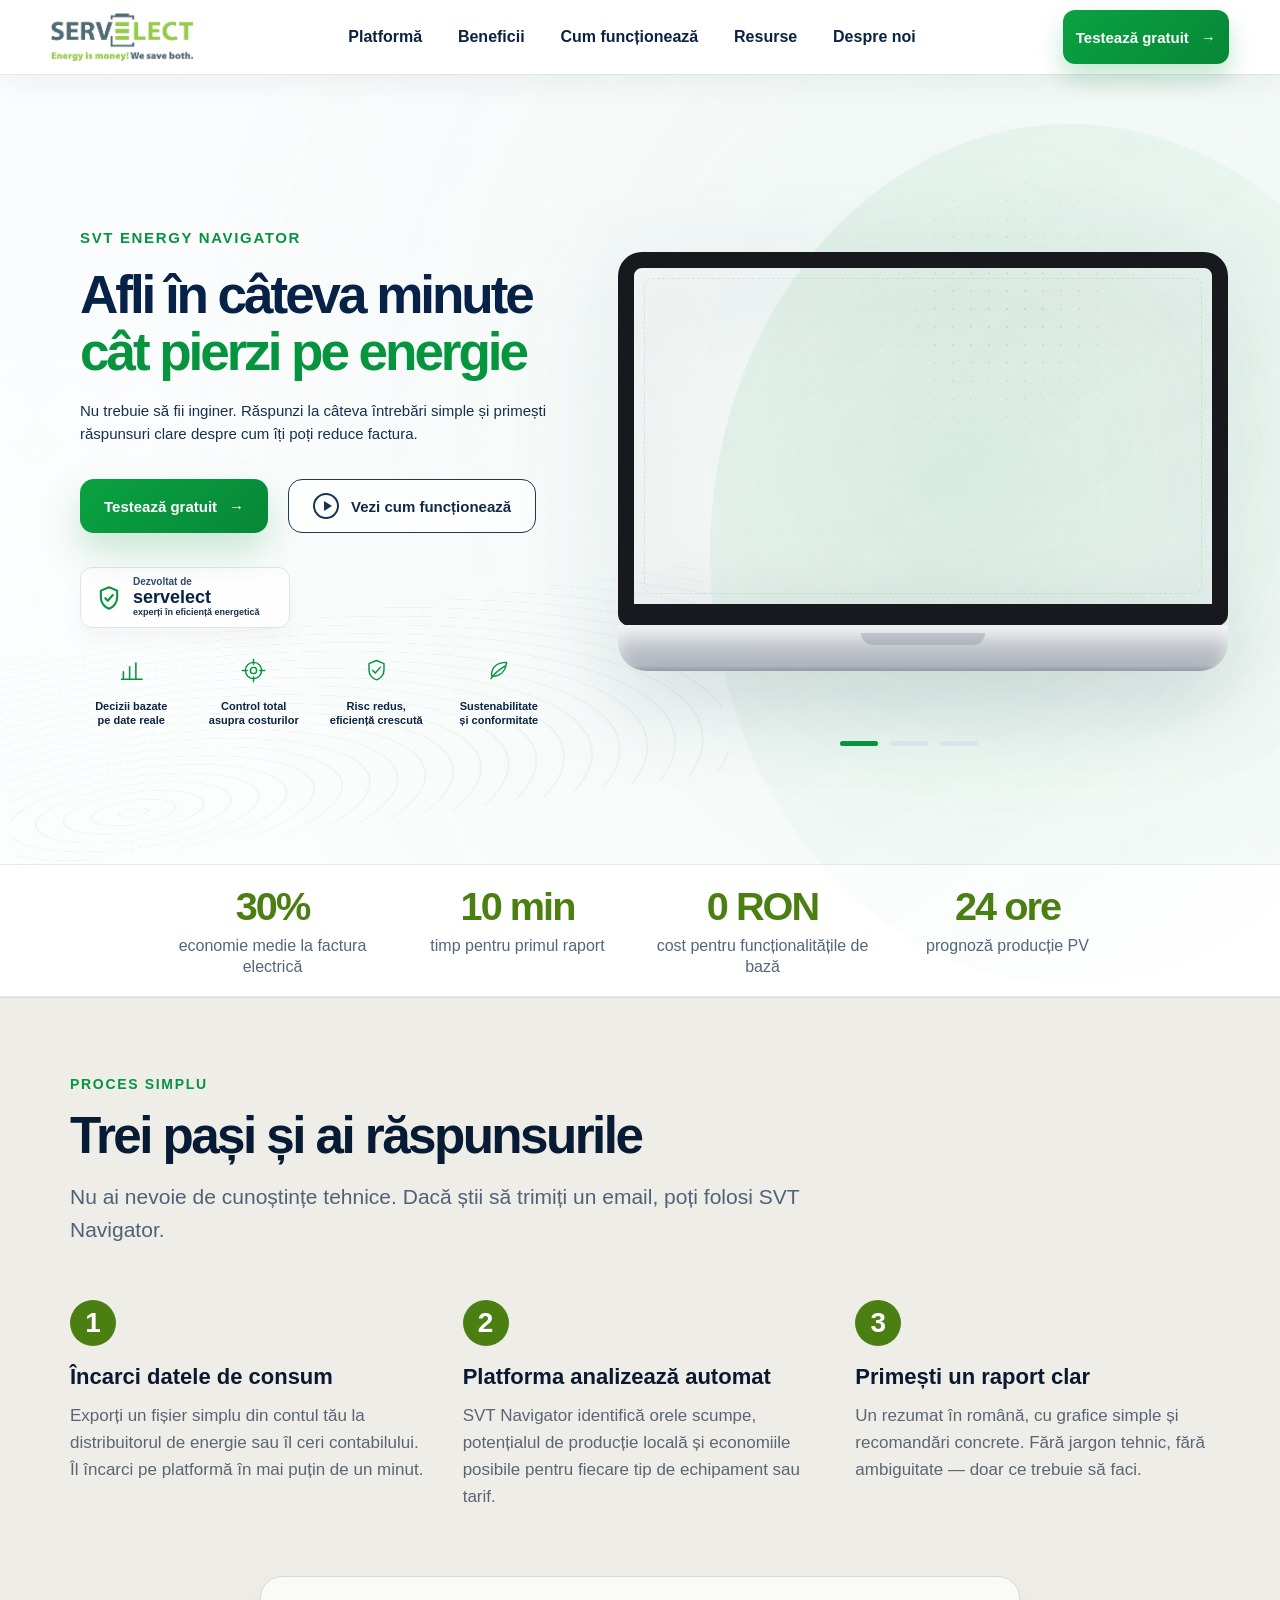
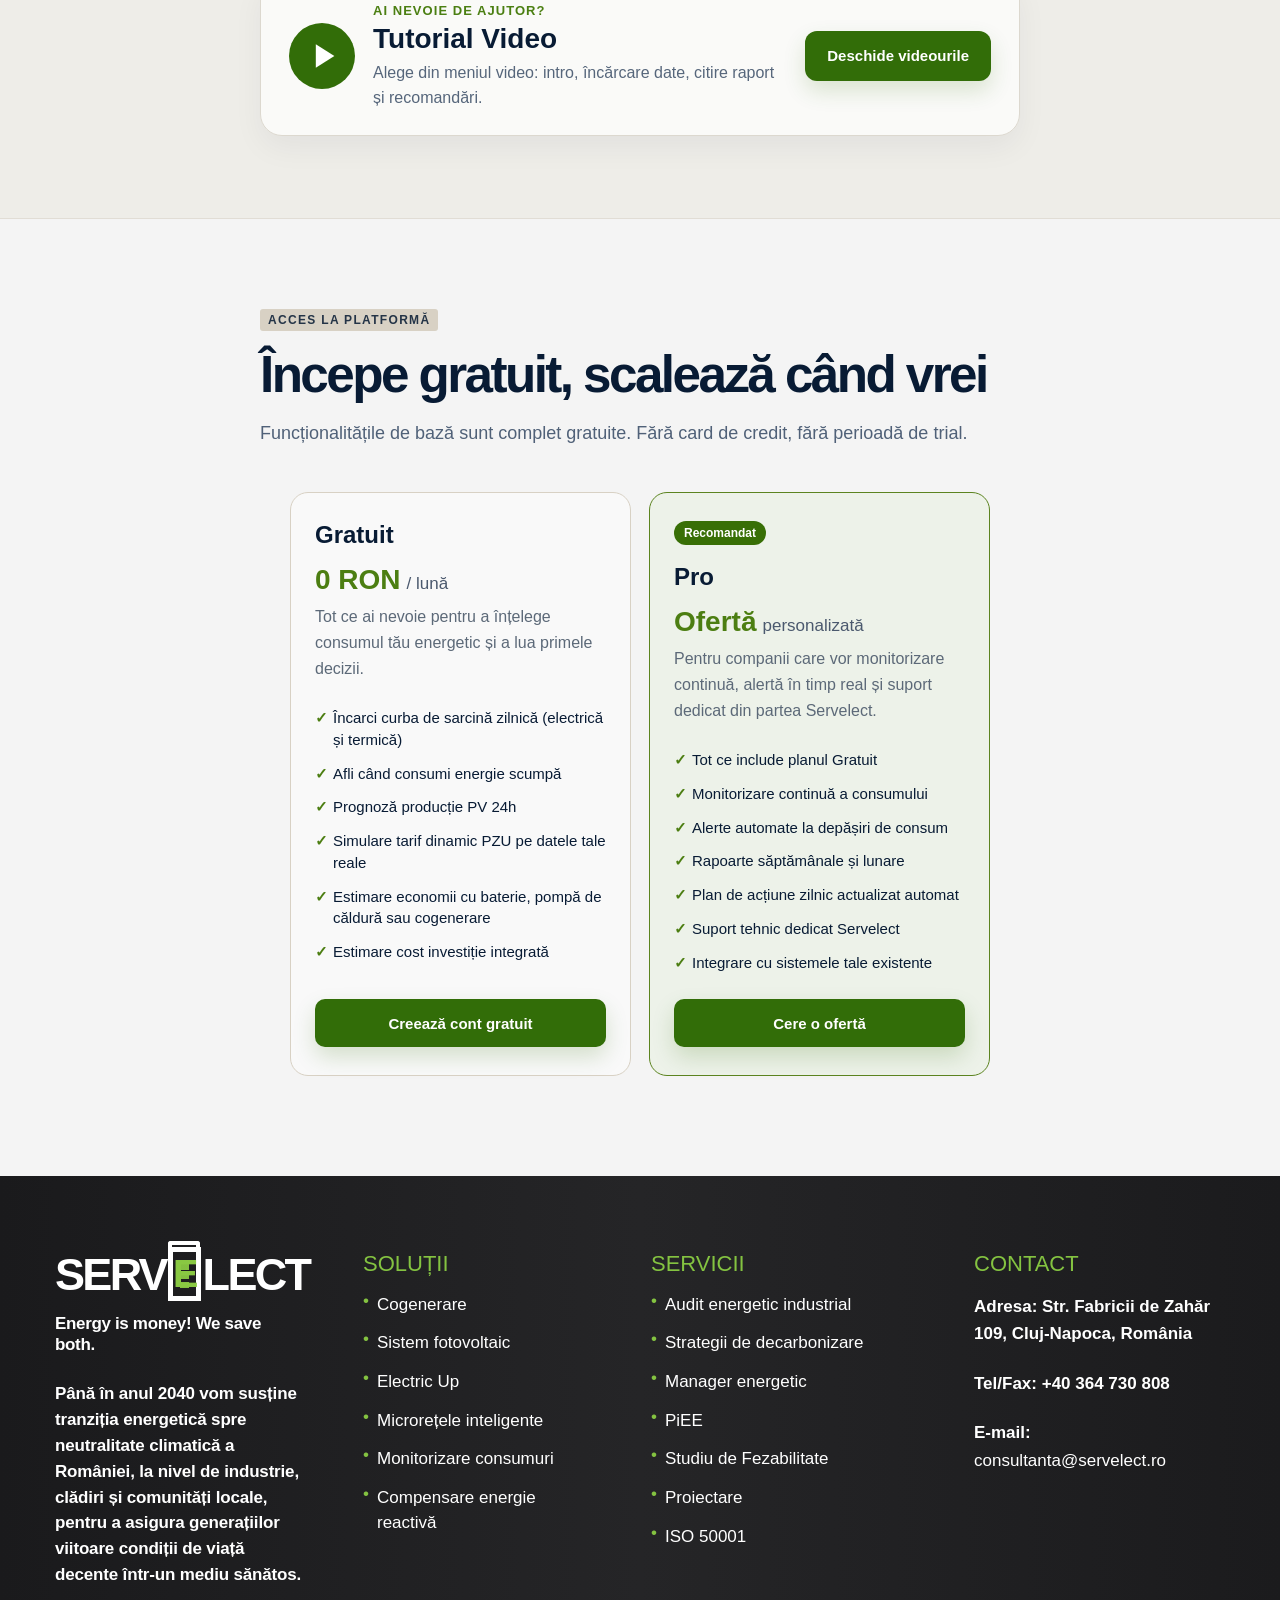
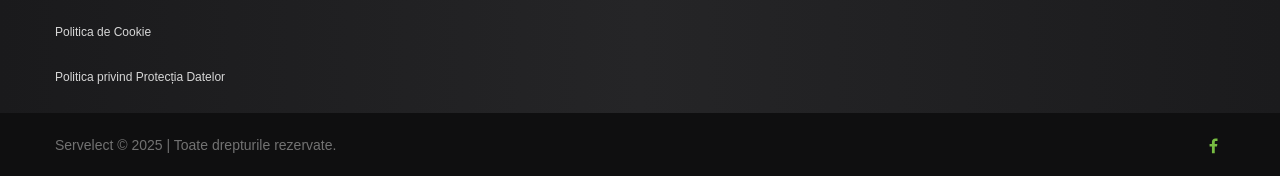
==== index.html @ 903313a3 "Resolve merge and keep v28 base with v29 trial page" ====
<!DOCTYPE html>
<html lang="ro">
<head>
  <meta charset="UTF-8" />
  <meta name="viewport" content="width=device-width, initial-scale=1.0" />
  <title>SVT Energy Navigator | Servelect</title>
  <meta name="description" content="Află unde pierzi bani cu energia. SVT Energy Navigator îți arată consumul, pierderile și deciziile care reduc costurile." />
  <link rel="stylesheet" href="./styles.css" />
</head>
<body>
  <header class="site-header" aria-label="Navigație principală">
    <nav class="navbar">
      <a class="brand" href="./testeaza-gratuit.html" aria-label="Servelect">
        <img src="./assets/servelect-logo-official.png" alt="Servelect" />
      </a>

      <div class="nav-links" aria-label="Meniu site">
        <a href="#platforma">Platformă</a>
        <a href="#beneficii">Beneficii</a>
        <a href="#cum-functioneaza">Cum funcționează</a>
        <a href="#resurse">Resurse</a>
        <a href="#despre-noi">Despre noi</a>
      </div>

      <a class="nav-cta" href="./testeaza-gratuit.html">
        Testează gratuit
        <span aria-hidden="true">→</span>
      </a>
    </nav>
  </header>

  <main>
    <section class="hero" id="platforma">
      <div class="hero-bg-orb" aria-hidden="true"></div>
      <div class="dots-field" aria-hidden="true"></div>

      <div class="hero-copy">
        <p class="eyebrow">SVT Energy Navigator</p>
        <h1>Afli în câteva minute<br /><span class="headline-green">cât pierzi pe energie</span></h1>

        <p class="lead">
          Nu trebuie să fii inginer. Răspunzi la câteva întrebări simple
          și primești răspunsuri clare despre cum îți poți reduce factura.
        </p>

        <div class="hero-actions">
          <a class="btn btn-primary" href="#testeaza">
            Testează gratuit <span aria-hidden="true">→</span>
          </a>

          <a class="btn btn-secondary" href="#cum-functioneaza">
            <span class="play" aria-hidden="true"></span>
            Vezi cum funcționează
          </a>
        </div>

        <div class="trust-card" aria-label="Dezvoltat de Servelect">
          <div class="shield-icon" aria-hidden="true">
            <svg viewBox="0 0 24 24"><path d="M12 2.8 19 5.7v5.6c0 4.4-2.9 8.5-7 9.9-4.1-1.4-7-5.5-7-9.9V5.7l7-2.9Z"/><path d="m8.8 12.2 2.1 2.1 4.4-4.8"/></svg>
          </div>
          <div>
            <span>Dezvoltat de</span>
            <strong>servelect</strong>
            <small>experți în eficiență energetică</small>
          </div>
        </div>

        <div class="proof-points" aria-label="Beneficii principale">
          <div class="proof">
            <span class="proof-icon chart"></span>
            <p>Decizii bazate<br />pe date reale</p>
          </div>
          <div class="proof">
            <span class="proof-icon target"></span>
            <p>Control total<br />asupra costurilor</p>
          </div>
          <div class="proof">
            <span class="proof-icon shield"></span>
            <p>Risc redus,<br />eficiență crescută</p>
          </div>
          <div class="proof">
            <span class="proof-icon leaf"></span>
            <p>Sustenabilitate<br />și conformitate</p>
          </div>
        </div>
      </div>

      <div class="hero-visual" aria-label="Carousel automat cu laptop, tabletă și telefon">
        <div class="device-carousel" data-carousel aria-live="polite">
          <!-- Pentru a pune o imagine pe ecranul laptopului:
               adaugă un <img class="screen-image" src="..." alt=""> în .screen-slot -->
          <article class="device-slide is-active" data-slide="0" aria-label="Laptop">
            <div class="laptop device-shell">
              <div class="laptop-screen">
                <div class="screen-slot"></div>
              </div>
              <div class="laptop-base" aria-hidden="true"></div>
            </div>
          </article>

          <!-- Pentru a pune o imagine pe ecranul tabletei:
               adaugă un <img class="screen-image" src="..." alt=""> în .screen-slot -->
          <article class="device-slide" data-slide="1" aria-label="Tabletă">
            <div class="tablet device-shell">
              <div class="tablet-screen">
                <div class="screen-slot"></div>
              </div>
            </div>
          </article>

          <!-- Pentru a pune o imagine pe ecranul telefonului:
               adaugă un <img class="screen-image" src="..." alt=""> în .screen-slot -->
          <article class="device-slide" data-slide="2" aria-label="Telefon">
            <div class="phone device-shell">
              <div class="phone-notch" aria-hidden="true"></div>
              <div class="phone-screen">
                <div class="screen-slot"></div>
              </div>
            </div>
          </article>
        </div>

        <div class="carousel-indicators" aria-hidden="true">
          <span class="is-active"></span>
          <span></span>
          <span></span>
        </div>
      </div>
    </section>

    

<section class="benefits-stats" id="beneficii">
      <div class="section-shell">
        <div class="stats-grid">
          <article class="stat-item">
            <h3>30%</h3>
            <p>economie medie la factura<br />electrică</p>
          </article>

          <article class="stat-item">
            <h3>10 min</h3>
            <p>timp pentru primul raport</p>
          </article>

          <article class="stat-item">
            <h3>0 RON</h3>
            <p>cost pentru funcționalitățile de<br />bază</p>
          </article>

          <article class="stat-item">
            <h3>24 ore</h3>
            <p>prognoză producție PV</p>
          </article>
        </div>
      </div>
    </section>


    <section class="how-it-works" id="cum-functioneaza">
      <div class="section-shell">
        <p class="section-eyebrow">PROCES SIMPLU</p>
        <h2>Trei pași și ai răspunsurile</h2>
        <p class="section-lead wide">
          Nu ai nevoie de cunoștințe tehnice. Dacă știi să trimiți un email,
          poți folosi SVT Navigator.
        </p>

        <div class="steps-grid three-steps">
          <article class="step-card">
            <div class="step-number">1</div>
            <h3>Încarci datele de consum</h3>
            <p>Exporți un fișier simplu din contul tău la distribuitorul de energie
            sau îl ceri contabilului. Îl încarci pe platformă în mai puțin de un minut.</p>
          </article>

          <article class="step-card">
            <div class="step-number">2</div>
            <h3>Platforma analizează automat</h3>
            <p>SVT Navigator identifică orele scumpe, potențialul de producție locală
            și economiile posibile pentru fiecare tip de echipament sau tarif.</p>
          </article>

          <article class="step-card">
            <div class="step-number">3</div>
            <h3>Primești un raport clar</h3>
            <p>Un rezumat în română, cu grafice simple și recomandări concrete.
            Fără jargon tehnic, fără ambiguitate — doar ce trebuie să faci.</p>
          </article>
        </div>

        <div class="tutorial-video-cta">
          <div class="tutorial-card">
            <div class="tutorial-icon" aria-hidden="true">
              <svg viewBox="0 0 64 64" xmlns="http://www.w3.org/2000/svg">
                <circle cx="32" cy="32" r="32" fill="#326d08"/>
                <path d="M26 20.5v23l18-11.5-18-11.5Z" fill="#fff"/>
              </svg>
            </div>
            <div class="tutorial-copy">
              <span class="tutorial-label">Ai nevoie de ajutor?</span>
              <h3>Tutorial Video</h3>
              <p>Alege din meniul video: intro, încărcare date, citire raport și recomandări.</p>
            </div>
            <button class="tutorial-btn" type="button" data-open-video>
              Deschide videourile
            </button>
          </div>
        </div>
      </div>
    </section>

    <div class="video-modal" data-video-modal aria-hidden="true">
      <div class="video-modal-backdrop" data-close-video></div>
      <div class="video-modal-dialog" role="dialog" aria-modal="true" aria-labelledby="tutorial-video-title">
        <button class="video-modal-close" type="button" aria-label="Închide" data-close-video>×</button>
        <div class="video-modal-header">
          <p class="section-eyebrow">TUTORIAL VIDEO</p>
          <h3 id="tutorial-video-title">Cum folosești SVT Energy Navigator</h3>
        </div>
        <div class="tutorial-library-layout">
              <aside class="tutorial-video-menu" aria-label="Meniu videouri">
                <p class="tutorial-menu-label">Videouri</p>

                <button class="tutorial-video-menu-item is-active" type="button"
                        data-video-src="./assets/01_video_introductiv.mp4"
                        data-video-title="01. Video introductiv"
                        data-video-desc="Prezentare rapidă SVT Energy Navigator">
                  <span>01</span>
                  <strong>Video introductiv</strong>
                  <small>Prezentare rapidă</small>
                </button>

                <button class="tutorial-video-menu-item" type="button"
                        data-video-src=""
                        data-video-title="02. Încărcare date consum"
                        data-video-desc="Urmează: cum încarci fișierele de consum">
                  <span>02</span>
                  <strong>Încărcare date consum</strong>
                  <small>În curând</small>
                </button>

                <button class="tutorial-video-menu-item" type="button"
                        data-video-src=""
                        data-video-title="03. Citire raport"
                        data-video-desc="Urmează: cum interpretezi raportul">
                  <span>03</span>
                  <strong>Citire raport</strong>
                  <small>În curând</small>
                </button>

                <button class="tutorial-video-menu-item" type="button"
                        data-video-src=""
                        data-video-title="04. Recomandări & optimizare"
                        data-video-desc="Urmează: ce decizii poți lua după analiză">
                  <span>04</span>
                  <strong>Recomandări & optimizare</strong>
                  <small>În curând</small>
                </button>
              </aside>

              <section class="tutorial-video-stage" aria-label="Player video tutorial">
                <div class="video-frame-wrap">
                  <video class="tutorial-video-player" controls preload="metadata" poster="./assets/01_video_introductiv_poster.jpg">
                    <source src="./assets/01_video_introductiv.mp4" type="video/mp4">
                    Browserul tău nu suportă redarea video.
                  </video>
                </div>
              </section>
            </div>
            </div>
      </div>
    </div>

    <section class="pricing-section" id="resurse">
      <div class="section-shell pricing-shell">
        <div class="pricing-head">
          <p class="mini-label">ACCES LA PLATFORMĂ</p>
          <h2>Începe gratuit, scalează când vrei</h2>
          <p class="section-lead tight">
            Funcționalitățile de bază sunt complet gratuite. Fără card de credit,
            fără perioadă de trial.
          </p>
        </div>

        <div class="pricing-grid">
          <article class="price-card free-card">
            <h3>Gratuit</h3>
            <div class="price-line">
              <strong>0 RON</strong><span>/ lună</span>
            </div>
            <p class="price-copy">
              Tot ce ai nevoie pentru a înțelege consumul tău energetic și a lua primele decizii.
            </p>

            <ul class="price-features">
              <li>Încarci curba de sarcină zilnică (electrică și termică)</li>
              <li>Afli când consumi energie scumpă</li>
              <li>Prognoză producție PV 24h</li>
              <li>Simulare tarif dinamic PZU pe datele tale reale</li>
              <li>Estimare economii cu baterie, pompă de căldură sau cogenerare</li>
              <li>Estimare cost investiție integrată</li>
            </ul>

            <a href="./testeaza-gratuit.html" class="pricing-btn">Creează cont gratuit</a>
          </article>

          <article class="price-card pro-card">
            <div class="recommended-badge">Recomandat</div>
            <h3>Pro</h3>
            <div class="price-line">
              <strong>Ofertă</strong><span> personalizată</span>
            </div>
            <p class="price-copy">
              Pentru companii care vor monitorizare continuă, alertă în timp real și suport dedicat din partea Servelect.
            </p>

            <ul class="price-features">
              <li>Tot ce include planul Gratuit</li>
              <li>Monitorizare continuă a consumului</li>
              <li>Alerte automate la depășiri de consum</li>
              <li>Rapoarte săptămânale și lunare</li>
              <li>Plan de acțiune zilnic actualizat automat</li>
              <li>Suport tehnic dedicat Servelect</li>
              <li>Integrare cu sistemele tale existente</li>
            </ul>

            <a href="#despre-noi" class="pricing-btn">Cere o ofertă</a>
          </article>
        </div>
      </div>
    </section>

    <footer class="official-servelect-footer" id="despre-noi">
      <div class="official-footer-main">
        <div class="official-footer-inner">
          <div class="official-footer-about">
            <div class="official-footer-logo" aria-label="Servelect">
              <div class="footer-logo-word">SERV<span class="footer-battery">E</span>LECT</div>
              <div class="footer-logo-tagline">Energy is money! We save both.</div>
            </div>

            <p>
              Până în anul 2040 vom susține tranziția energetică spre neutralitate
              climatică a României, la nivel de industrie, clădiri și comunități
              locale, pentru a asigura generațiilor viitoare condiții de viață
              decente într-un mediu sănătos.
            </p>

            <div class="official-footer-policies">
              <a href="./testeaza-gratuit.html">Politica de Cookie</a>
              <a href="./testeaza-gratuit.html">Politica privind Protecția Datelor</a>
            </div>
          </div>

          <div class="official-footer-col">
            <h4>SOLUȚII</h4>
            <ul>
              <li><a href="./testeaza-gratuit.html">Cogenerare</a></li>
              <li><a href="./testeaza-gratuit.html">Sistem fotovoltaic</a></li>
              <li><a href="./testeaza-gratuit.html">Electric Up</a></li>
              <li><a href="./testeaza-gratuit.html">Microrețele inteligente</a></li>
              <li><a href="./testeaza-gratuit.html">Monitorizare consumuri</a></li>
              <li><a href="./testeaza-gratuit.html">Compensare energie reactivă</a></li>
            </ul>
          </div>

          <div class="official-footer-col">
            <h4>SERVICII</h4>
            <ul>
              <li><a href="./testeaza-gratuit.html">Audit energetic industrial</a></li>
              <li><a href="./testeaza-gratuit.html">Strategii de decarbonizare</a></li>
              <li><a href="./testeaza-gratuit.html">Manager energetic</a></li>
              <li><a href="./testeaza-gratuit.html">PiEE</a></li>
              <li><a href="./testeaza-gratuit.html">Studiu de Fezabilitate</a></li>
              <li><a href="./testeaza-gratuit.html">Proiectare</a></li>
              <li><a href="./testeaza-gratuit.html">ISO 50001</a></li>
            </ul>
          </div>

          <div class="official-footer-contact">
            <h4>CONTACT</h4>
            <p><strong>Adresa: Str. Fabricii de Zahăr<br />109, Cluj-Napoca, România</strong></p>
            <p><strong>Tel/Fax: +40 364 730 808</strong></p>
            <p><strong>E-mail:</strong><br /><a href="mailto:consultanta@servelect.ro">consultanta@servelect.ro</a></p>
          </div>
        </div>
      </div>

      <div class="official-footer-bottom">
        <div class="official-footer-bottom-inner">
          <p>Servelect © 2025 | Toate drepturile rezervate.</p>
          <a class="official-facebook" href="https://www.facebook.com/" target="_blank" rel="noopener noreferrer" aria-label="Facebook Servelect">
            <svg viewBox="0 0 24 24" aria-hidden="true">
              <path d="M14.1 22v-8.1h2.7l.4-3.2h-3.1V8.6c0-.9.25-1.55 1.6-1.55h1.7V4.18c-.3-.04-1.3-.13-2.5-.13-2.48 0-4.18 1.5-4.18 4.3v2.35H7.9v3.2h2.82V22h3.38Z"/>
            </svg>
          </a>
        </div>
      </div>
    </footer>
  </main>

  <script src="./script.js"></script>
</body>
</html>
---- styles.css ----
@font-face {
  font-family: "InterLocal";
  src: local("Inter"), local("Segoe UI"), local("Arial");
}

:root {
  --green: #07943f;
  --green-2: #18a64b;
  --dark: #061c3a;
  --text: #082247;
  --muted: #60708a;
  --line: #dce5ef;
  --soft: #f5faf7;
}

* { box-sizing: border-box; }

html { scroll-behavior: smooth; }

body {
  margin: 0;
  font-family: InterLocal, "Segoe UI", Arial, sans-serif;
  color: var(--text);
  background:
    radial-gradient(circle at 82% 12%, rgba(7, 148, 63, .055), transparent 28%),
    linear-gradient(180deg, #fbfcfd 0%, #fff 100%);
  min-height: 100vh;
  overflow-x: hidden;
}

a { color: inherit; text-decoration: none; }

.site-header {
  position: sticky;
  top: 0;
  z-index: 1000;
  width: 100%;
}

.navbar {
  width: 100%;
  min-height: 74px;
  padding: 0 clamp(24px, 4vw, 64px);
  background: rgba(255,255,255,.96);
  backdrop-filter: blur(16px);
  box-shadow: 0 1px 0 rgba(10, 34, 63, .06), 0 10px 28px rgba(14, 32, 62, .055);
  display: grid;
  grid-template-columns: 150px 1fr auto;
  align-items: center;
  gap: 20px;
}

.brand img {
  width: 142px;
  height: auto;
  display: block;
}

.nav-links {
  display: flex;
  align-items: center;
  justify-content: center;
  gap: clamp(18px, 2.8vw, 40px);
  font-size: 16px;
  font-weight: 800;
  color: #0c2242;
}

.nav-links a {
  transition: color .18s ease, transform .18s ease;
}

.nav-links a:hover {
  color: var(--green);
  transform: translateY(-1px);
}

.nav-cta {
  min-width: 166px;
  height: 54px;
  border-radius: 12px;
  display: inline-flex;
  align-items: center;
  justify-content: center;
  gap: 12px;
  color: #fff;
  font-size: 15px;
  font-weight: 800;
  background: linear-gradient(135deg, #0aa242, #078737);
  box-shadow: 0 14px 26px rgba(7, 148, 63, .24);
}

.hero {
  position: relative;
  width: min(1140px, calc(100% - 34px));
  margin: 0 auto;
  min-height: 790px;
  padding: 96px 10px 78px;
  display: grid;
  grid-template-columns: minmax(350px, 0.94fr) minmax(440px, 1.06fr);
  gap: 22px;
  align-items: center;
  isolation: isolate;
}

.hero-bg-orb {
  position: absolute;
  top: 50px;
  right: -220px;
  width: 720px;
  height: 860px;
  border-radius: 50%;
  background:
    radial-gradient(circle at 34% 42%, rgba(7, 148, 63, .08), transparent 52%),
    linear-gradient(145deg, rgba(7, 148, 63, .055), rgba(7, 148, 63, 0));
  z-index: -3;
}

.dots-field {
  position: absolute;
  top: 100px;
  right: 0;
  width: 410px;
  height: 280px;
  opacity: .45;
  background-image: radial-gradient(rgba(7, 148, 63, .38) 1.2px, transparent 1.2px);
  background-size: 18px 18px;
  mask-image: radial-gradient(circle at center, #000 0, transparent 69%);
  z-index: -2;
}

.hero::after {
  content: "";
  position: absolute;
  left: -70px;
  bottom: 42px;
  width: 720px;
  height: 210px;
  opacity: .32;
  background:
    repeating-radial-gradient(ellipse at 17% 80%, transparent 0 13px, rgba(8, 148, 63, .18) 14px 15px, transparent 16px 28px);
  transform: rotate(-8deg);
  z-index: -2;
  pointer-events: none;
}

.hero-copy {
  max-width: 470px;
  align-self: center;
}

.eyebrow {
  margin: 0 0 20px;
  color: var(--green);
  font-size: 15px;
  letter-spacing: .11em;
  text-transform: uppercase;
  font-weight: 900;
}

h1 {
  margin: 0;
  color: var(--text);
  font-size: clamp(39px, 4.15vw, 55px);
  line-height: 1.08;
  letter-spacing: -0.058em;
  font-weight: 900;
}

.lead {
  margin: 18px 0 0;
  max-width: 520px;
  color: #17304f;
  font-size: 15px;
  line-height: 1.55;
  font-weight: 500;
}

.hero-actions {
  display: flex;
  align-items: center;
  flex-wrap: wrap;
  gap: 20px;
  margin-top: 34px;
}

.btn {
  height: 54px;
  border-radius: 14px;
  padding: 0 24px;
  display: inline-flex;
  align-items: center;
  justify-content: center;
  gap: 12px;
  font-weight: 900;
  font-size: 15px;
  transition: transform .2s ease, box-shadow .2s ease, border-color .2s ease;
}

.btn:hover { transform: translateY(-2px); }

.btn-primary {
  min-width: 184px;
  color: #fff;
  background: linear-gradient(135deg, #0aa242, #078737);
  box-shadow: 0 18px 38px rgba(7, 148, 63, .22);
}

.btn-secondary {
  min-width: 202px;
  color: #102947;
  border: 1.5px solid #203954;
  background: rgba(255,255,255,.7);
}

.play {
  width: 26px;
  height: 26px;
  border: 2px solid #173456;
  border-radius: 50%;
  position: relative;
  display: inline-block;
}
.play::before {
  content: "";
  position: absolute;
  left: 9px;
  top: 6px;
  border-left: 8px solid #173456;
  border-top: 5px solid transparent;
  border-bottom: 5px solid transparent;
}

.trust-card {
  width: 210px;
  margin-top: 34px;
  padding: 9px 14px;
  border: 1px solid #dce7ed;
  border-radius: 12px;
  background: rgba(255,255,255,.76);
  box-shadow: 0 10px 24px rgba(10, 34, 63, .04);
  display: flex;
  align-items: center;
  gap: 10px;
}

.shield-icon {
  width: 28px;
  height: 28px;
  color: var(--green);
  flex: 0 0 28px;
}
.shield-icon svg {
  width: 100%;
  height: 100%;
  fill: none;
  stroke: currentColor;
  stroke-width: 1.8;
  stroke-linecap: round;
  stroke-linejoin: round;
}
.trust-card span {
  display: block;
  color: #334967;
  font-size: 10px;
  line-height: 1.05;
  font-weight: 600;
}
.trust-card strong {
  display: block;
  margin-top: 1px;
  color: var(--text);
  font-size: 18px;
  line-height: .95;
  font-weight: 900;
}
.trust-card small {
  display: block;
  margin-top: 2px;
  color: #17304f;
  font-size: 9px;
  line-height: 1.1;
  font-weight: 700;
}

.proof-points {
  margin-top: 30px;
  display: grid;
  grid-template-columns: repeat(4, minmax(84px, 1fr));
  max-width: 480px;
  gap: 20px;
}
.proof { text-align: center; }
.proof p {
  margin: 12px 0 0;
  font-size: 11px;
  color: #0b2444;
  line-height: 1.28;
  font-weight: 700;
}

.proof-icon {
  width: 29px;
  height: 25px;
  display: inline-block;
  position: relative;
}
.proof-icon::before {
  content: "";
  position: absolute;
  inset: 0;
  background-repeat: no-repeat;
  background-position: center;
  background-size: contain;
}
.proof-icon.chart::before {
  background-image: url("data:image/svg+xml,%3Csvg viewBox='0 0 40 40' fill='none' xmlns='http://www.w3.org/2000/svg'%3E%3Cpath d='M7 34V22M17 34V14M27 34V8M37 34H4' stroke='%2307943F' stroke-width='2.5' stroke-linecap='round'/%3E%3C/svg%3E");
}
.proof-icon.target::before {
  background-image: url("data:image/svg+xml,%3Csvg viewBox='0 0 40 40' fill='none' xmlns='http://www.w3.org/2000/svg'%3E%3Ccircle cx='20' cy='20' r='13' stroke='%2307943F' stroke-width='2.3'/%3E%3Ccircle cx='20' cy='20' r='5' stroke='%2307943F' stroke-width='2.3'/%3E%3Cpath d='M20 2v8M20 30v8M2 20h8M30 20h8' stroke='%2307943F' stroke-width='2.3' stroke-linecap='round'/%3E%3C/svg%3E");
}
.proof-icon.shield::before {
  background-image: url("data:image/svg+xml,%3Csvg viewBox='0 0 40 40' fill='none' xmlns='http://www.w3.org/2000/svg'%3E%3Cpath d='M20 4 32 9v10c0 7.5-5 14-12 16-7-2-12-8.5-12-16V9l12-5Z' stroke='%2307943F' stroke-width='2.3' stroke-linejoin='round'/%3E%3Cpath d='m14 20 4 4 8-9' stroke='%2307943F' stroke-width='2.3' stroke-linecap='round' stroke-linejoin='round'/%3E%3C/svg%3E");
}
.proof-icon.leaf::before {
  background-image: url("data:image/svg+xml,%3Csvg viewBox='0 0 40 40' fill='none' xmlns='http://www.w3.org/2000/svg'%3E%3Cpath d='M33 7C16 7 8 16 9 29c13 1 22-7 24-22Z' stroke='%2307943F' stroke-width='2.3' stroke-linejoin='round'/%3E%3Cpath d='M8 33c6-9 14-15 22-20' stroke='%2307943F' stroke-width='2.3' stroke-linecap='round'/%3E%3C/svg%3E");
}

.hero-visual {
  position: relative;
  min-height: 590px;
  display: flex;
  flex-direction: column;
  align-items: center;
}

.device-carousel {
  position: relative;
  width: 100%;
  max-width: 760px;
  min-height: 540px;
  flex: 0 0 540px;
  margin: 0 auto;
}

.device-slide {
  position: absolute;
  inset: 0;
  display: grid;
  place-items: center;
  opacity: 0;
  visibility: hidden;
  transform: scale(.99);
  transition: opacity .8s ease, transform .8s ease, visibility .8s ease;
  pointer-events: none;
}

.device-slide.is-active {
  opacity: 1;
  visibility: visible;
  transform: scale(1);
}

.device-shell {
  filter: drop-shadow(0 24px 44px rgba(6, 28, 58, .17));
}

/* Laptop */
.laptop {
  width: min(610px, 50vw);
  transform: translateY(8px);
}
.laptop-screen {
  height: 374px;
  border: 16px solid #17191e;
  border-bottom-width: 22px;
  border-radius: 24px 24px 12px 12px;
  background: rgba(255,255,255,.08);
  overflow: hidden;
  position: relative;
}
.laptop-base {
  width: 100%;
  height: 46px;
  margin-top: -1px;
  background: linear-gradient(180deg, #dadde2, #aeb4bc 88%, #89919d);
  border-radius: 0 0 28px 28px;
  position: relative;
  box-shadow: inset 0 9px 18px rgba(255,255,255,.7);
}
.laptop-base::after {
  content: "";
  position: absolute;
  width: 124px;
  height: 12px;
  left: 50%;
  top: 8px;
  transform: translateX(-50%);
  border-radius: 0 0 14px 14px;
  background: rgba(135, 143, 153, .38);
}

/* Tablet */
.tablet {
  width: min(400px, 33vw);
  transform: translateY(8px);
  border: 14px solid #161a20;
  border-radius: 34px;
  overflow: hidden;
  background: #111;
}
.tablet-screen {
  height: 410px;
  background: rgba(255,255,255,.08);
  overflow: hidden;
  position: relative;
}

/* Phone */
.phone {
  width: min(214px, 19vw);
  transform: translateY(8px);
  border: 11px solid #111318;
  border-radius: 36px;
  background: #111318;
  overflow: hidden;
  position: relative;
}
.phone-notch {
  position: absolute;
  top: 12px;
  left: 50%;
  width: 92px;
  height: 25px;
  transform: translateX(-50%);
  border-radius: 999px;
  background: #08090d;
  z-index: 4;
}
.phone-screen {
  height: 440px;
  border-radius: 25px;
  background: rgba(255,255,255,.08);
  overflow: hidden;
  position: relative;
}

/* Transparent screen area where custom images can be inserted */
.screen-slot {
  position: absolute;
  inset: 0;
  background: transparent;
}
.screen-image {
  width: 100%;
  height: 100%;
  object-fit: cover;
  display: block;
}

/* optional subtle slot guide */
.screen-slot::after {
  content: "";
  position: absolute;
  inset: 10px;
  border: 1px dashed rgba(7, 148, 63, .12);
  border-radius: 8px;
  pointer-events: none;
}
.phone .screen-slot::after {
  inset: 14px;
  border-radius: 22px;
}

.carousel-indicators {
  position: relative;
  left: auto;
  bottom: auto;
  width: 100%;
  display: flex;
  justify-content: center;
  align-items: center;
  gap: 12px;
  transform: none;
  margin-top: 18px;
  padding-bottom: 4px;
}

.carousel-indicators span {
  width: 38px;
  height: 5px;
  border-radius: 999px;
  background: #dce2e8;
  overflow: hidden;
  position: relative;
}
.carousel-indicators span.is-active {
  background: rgba(7, 148, 63, .18);
}
.carousel-indicators span.is-active::after {
  content: "";
  position: absolute;
  inset: 0;
  background: var(--green);
  transform-origin: left;
  animation: progress 10s linear forwards;
}
@keyframes progress {
  from { transform: scaleX(0); }
  to { transform: scaleX(1); }
}

.next-section {
  width: min(1040px, calc(100% - 40px));
  margin: -8px auto 0;
  text-align: center;
  padding: 48px 20px 16px;
}
.next-section p {
  margin: 0 0 18px;
  color: var(--green);
  letter-spacing: .14em;
  font-size: 14px;
  font-weight: 900;
}
.next-section h2 {
  margin: 0 auto;
  max-width: 720px;
  color: var(--text);
  font-size: clamp(28px, 3.6vw, 44px);
  line-height: 1.14;
  letter-spacing: -.04em;
}

.spacer { height: 220px; }

@media (max-width: 1100px) {
  .hero {
    width: min(100%, calc(100% - 30px));
    padding-top: 110px;
    grid-template-columns: 1fr;
    min-height: unset;
  }

  .hero-copy {
    max-width: 720px;
    margin: 0 auto;
    text-align: center;
  }

  .hero-actions,
  .proof-points {
    justify-content: center;
    margin-left: auto;
    margin-right: auto;
  }

  .trust-card {
    margin-left: auto;
    margin-right: auto;
  }

  .hero-visual {
    min-height: 540px;
  }

  .laptop,
  .tablet,
  .phone {
    transform: none;
  }

  .laptop { width: min(610px, 82vw); }
  .tablet { width: min(460px, 66vw); }
  .phone { width: min(252px, 40vw); }
}

@media (max-width: 820px) {
  .navbar {
    grid-template-columns: 1fr auto;
    min-height: 70px;
    padding: 10px 18px;
  }

  .brand img { width: 132px; }
  .nav-links { display: none; }

  .nav-cta {
    min-width: 124px;
    height: 46px;
    font-size: 14px;
  }

  .hero {
    width: calc(100% - 24px);
    padding: 90px 4px 70px;
  }

  h1 {
    font-size: clamp(40px, 12vw, 54px);
  }

  .lead {
    font-size: 17px;
    line-height: 1.58;
  }

  .hero-actions {
    gap: 14px;
  }

  .btn {
    width: 100%;
    height: 54px;
  }

  .proof-points {
    grid-template-columns: repeat(2, 1fr);
    max-width: 420px;
  }

  .hero-visual {
    min-height: 470px;
  }

  .laptop {
    width: 800px;
    transform: scale(.68);
    transform-origin: center center;
  }

  .tablet {
    width: 360px;
    transform: none;
  }

  .phone {
    width: 198px;
    transform: none;
  }

  .carousel-indicators {
    bottom: auto;
  }

  .next-section {
    padding-top: 56px;
  }
}

@media (prefers-reduced-motion: reduce) {
  .device-slide,
  .btn,
  .nav-links a {
    transition: none;
  }

  .carousel-indicators span.is-active::after {
    animation: none;
    transform: scaleX(1);
  }
}



/* ===== Hero text update ===== */
.headline-green {
  color: var(--green);
}

/* ===== Shared sections ===== */
.section-shell {
  width: min(1140px, calc(100% - 40px));
  margin: 0 auto;
}

.section-eyebrow,
.mini-label {
  margin: 0 0 16px;
  color: var(--green);
  letter-spacing: .12em;
  text-transform: uppercase;
  font-size: 14px;
  font-weight: 900;
}

.benefits-intro {
  padding: 48px 0 20px;
}

.benefits-intro h2,
.how-it-works h2,
.pricing-section h2 {
  margin: 0;
  color: #081b34;
  font-size: clamp(34px, 4vw, 54px);
  line-height: 1.08;
  letter-spacing: -.05em;
}

.section-lead {
  margin: 18px 0 0;
  max-width: 720px;
  color: #506178;
  font-size: 21px;
  line-height: 1.55;
}

.section-lead.wide {
  max-width: 780px;
}

.section-lead.tight {
  max-width: 720px;
  font-size: 18px;
}

.benefit-grid {
  display: grid;
  grid-template-columns: repeat(3, 1fr);
  gap: 22px;
  margin-top: 36px;
}

.benefit-card {
  border: 1px solid #e1e6eb;
  border-radius: 22px;
  background: #fff;
  padding: 28px;
  box-shadow: 0 10px 30px rgba(6, 28, 58, .04);
}

.benefit-card h3 {
  margin: 0 0 10px;
  font-size: 23px;
  line-height: 1.1;
  color: #081b34;
}

.benefit-card p {
  margin: 0;
  color: #596a80;
  font-size: 16px;
  line-height: 1.65;
}

/* ===== How it works ===== */
.how-it-works {
  margin-top: 46px;
  padding: 78px 0 82px;
  background: #eeede8;
  border-top: 1px solid #e1ddd5;
  border-bottom: 1px solid #e1ddd5;
}

.steps-grid {
  display: grid;
  gap: 38px;
  margin-top: 54px;
}

.three-steps {
  grid-template-columns: repeat(3, 1fr);
}

.step-card {
  min-height: 240px;
}

.step-number {
  width: 46px;
  height: 46px;
  border-radius: 50%;
  background: #4b7f12;
  color: #fff;
  display: grid;
  place-items: center;
  font-size: 28px;
  font-weight: 800;
  margin-bottom: 18px;
}

.step-card h3 {
  margin: 0 0 12px;
  color: #0a1930;
  font-size: 22px;
  line-height: 1.15;
}

.step-card p {
  margin: 0;
  color: #5b6574;
  font-size: 17px;
  line-height: 1.6;
}

/* ===== Pricing section ===== */
.pricing-section {
  padding: 90px 0 100px;
  background: #f4f4f4;
}

.pricing-head {
  max-width: 760px;
  margin-bottom: 44px;
}

.mini-label {
  display: inline-block;
  color: #243447;
  background: #d8d1c4;
  padding: 4px 8px;
  border-radius: 3px;
  font-size: 12px;
  letter-spacing: .11em;
}

.pricing-grid {
  display: grid;
  grid-template-columns: repeat(2, minmax(0, 1fr));
  gap: 18px;
  max-width: 700px;
}

.price-card {
  border-radius: 18px;
  border: 1px solid #d8d1c4;
  background: #f9f9f9;
  padding: 28px 24px 28px;
  min-height: 520px;
  display: flex;
  flex-direction: column;
}

.pro-card {
  background: #edf2e9;
  border-color: #5c8420;
}

.price-card h3 {
  margin: 0 0 18px;
  color: #081b34;
  font-size: 24px;
  line-height: 1.15;
}

.price-line {
  display: flex;
  align-items: baseline;
  gap: 6px;
  margin-bottom: 10px;
}

.price-line strong {
  color: #4c7e12;
  font-size: 28px;
  line-height: 1;
  font-weight: 900;
}

.price-line span {
  color: #4b596e;
  font-size: 17px;
}

.price-copy {
  margin: 0 0 18px;
  color: #5c6978;
  font-size: 16px;
  line-height: 1.6;
}

.price-features {
  list-style: none;
  padding: 0;
  margin: 8px 0 26px;
  display: grid;
  gap: 12px;
}

.price-features li {
  position: relative;
  padding-left: 18px;
  color: #081b34;
  font-size: 15px;
  line-height: 1.45;
}

.price-features li::before {
  content: "✓";
  position: absolute;
  left: 0;
  top: 0;
  color: #4c7e12;
  font-weight: 800;
}

.pricing-btn {
  margin-top: auto;
  height: 48px;
  border-radius: 10px;
  background: #326d08;
  color: #fff;
  display: inline-flex;
  align-items: center;
  justify-content: center;
  font-weight: 800;
  font-size: 15px;
}

.recommended-badge {
  align-self: flex-start;
  margin-bottom: 18px;
  padding: 5px 10px;
  border-radius: 999px;
  background: #386f06;
  color: #fff;
  font-size: 12px;
  font-weight: 800;
}

/* ===== Footer ===== */
.site-footer {
  background: #071826;
  color: #d7e0e8;
}

.footer-top {
  width: min(1140px, calc(100% - 40px));
  margin: 0 auto;
  padding: 60px 0 36px;
  display: grid;
  grid-template-columns: 1.15fr 1.85fr;
  gap: 54px;
}

.footer-brand img {
  width: 170px;
  display: block;
  margin-bottom: 18px;
}

.footer-brand p {
  max-width: 360px;
  margin: 0;
  color: #b0becb;
  font-size: 16px;
  line-height: 1.7;
}

.footer-columns {
  display: grid;
  grid-template-columns: repeat(3, 1fr);
  gap: 28px;
}

.footer-col h4 {
  margin: 0 0 18px;
  color: #ffffff;
  font-size: 18px;
}

.footer-col a,
.footer-col p {
  display: block;
  margin: 0 0 12px;
  color: #b7c5d2;
  font-size: 15px;
  line-height: 1.5;
}

.footer-col a:hover {
  color: #6fd354;
}

.footer-bottom {
  width: min(1140px, calc(100% - 40px));
  margin: 0 auto;
  padding: 18px 0 28px;
  border-top: 1px solid rgba(255,255,255,.08);
  display: flex;
  justify-content: space-between;
  gap: 20px;
  color: #8fa0b0;
  font-size: 14px;
}

/* ===== Responsive for new sections ===== */
@media (max-width: 980px) {
  .benefit-grid,
  .three-steps,
  .pricing-grid,
  .footer-top,
  .footer-columns {
    grid-template-columns: 1fr;
  }

  .pricing-grid {
    max-width: 100%;
  }

  .footer-top {
    gap: 34px;
  }

  .footer-bottom {
    flex-direction: column;
  }
}

@media (max-width: 820px) {
  .benefits-intro {
    padding-top: 32px;
  }

  .benefits-intro h2,
  .how-it-works h2,
  .pricing-section h2 {
    font-size: clamp(30px, 10vw, 40px);
  }

  .section-lead {
    font-size: 18px;
  }

  .how-it-works {
    padding: 54px 0 58px;
    margin-top: 30px;
  }

  .steps-grid {
    margin-top: 34px;
    gap: 26px;
  }

  .pricing-section {
    padding: 64px 0 72px;
  }

  .price-card {
    min-height: unset;
  }

  .footer-top {
    padding-top: 46px;
  }
}



/* ===== Replace old benefits block with stats strip ===== */
.stats-strip {
  padding: 0;
  background: #ffffff;
  border-top: 1px solid #ebe7de;
  border-bottom: 1px solid #ebe7de;
}

.stats-strip .section-shell {
  width: 100%;
  max-width: none;
}

.stats-grid {
  display: grid;
  grid-template-columns: repeat(4, 1fr);
  gap: 0;
  background: #f4f2ed;
  padding: 42px 48px 40px;
}

.stat-item {
  text-align: center;
  padding: 0 16px;
}

.stat-item strong {
  display: block;
  margin: 0 0 10px;
  color: #4b7f12;
  font-size: clamp(42px, 4vw, 60px);
  line-height: 1;
  font-weight: 900;
  letter-spacing: -0.05em;
}

.stat-item p {
  margin: 0;
  color: #5a6676;
  font-size: 20px;
  line-height: 1.45;
}

@media (max-width: 980px) {
  .stats-grid {
    grid-template-columns: repeat(2, 1fr);
    row-gap: 28px;
    padding: 34px 24px;
  }
}

@media (max-width: 640px) {
  .stats-grid {
    grid-template-columns: 1fr;
    row-gap: 22px;
    padding: 26px 20px;
  }

  .stat-item strong {
    font-size: 40px;
  }

  .stat-item p {
    font-size: 18px;
  }
}



/* ===== v12 final overrides ===== */
.benefits-stats {
  padding: 54px 0 52px;
  background: #ffffff;
  border-top: 1px solid #ece9e2;
  border-bottom: 1px solid #ece9e2;
}

.benefits-stats .section-shell {
  width: min(1180px, calc(100% - 40px));
}

.stats-grid {
  display: grid;
  grid-template-columns: repeat(4, 1fr);
  gap: 22px;
  align-items: start;
}

.stat-item {
  text-align: center;
  padding: 4px 8px;
}

.stat-item h3,
.stat-item strong {
  display: block;
  margin: 0 0 10px;
  color: #4b7f12;
  font-size: clamp(40px, 3.9vw, 58px);
  line-height: 1;
  letter-spacing: -.05em;
  font-weight: 900;
}

.stat-item p {
  margin: 0;
  color: #55657c;
  font-size: 18px;
  line-height: 1.45;
}

.pricing-shell {
  display: flex;
  flex-direction: column;
  align-items: center;
}

.pricing-head {
  width: 100%;
  max-width: 760px;
  margin: 0 auto 44px;
}

.pricing-grid {
  display: grid;
  grid-template-columns: repeat(2, minmax(320px, 1fr));
  gap: 18px;
  max-width: 700px;
  width: 100%;
  margin: 0 auto;
  justify-content: center;
}

.price-card {
  transition: transform .22s ease, box-shadow .22s ease, border-color .22s ease;
}

.price-card:hover {
  transform: translateY(-4px);
  box-shadow: 0 18px 40px rgba(6, 28, 58, .10);
}

.pricing-btn {
  transition: transform .18s ease, box-shadow .18s ease, background .18s ease;
  box-shadow: 0 10px 22px rgba(50, 109, 8, .18);
}

.pricing-btn:hover {
  transform: translateY(-2px);
  background: #3d7e0f;
  box-shadow: 0 16px 28px rgba(50, 109, 8, .24);
}

.pricing-btn:active {
  transform: translateY(0);
}

@media (max-width: 980px) {
  .stats-grid {
    grid-template-columns: repeat(2, 1fr);
    row-gap: 28px;
  }
}

@media (max-width: 820px) {
  .benefits-stats {
    padding: 38px 0 34px;
  }

  .stats-grid {
    grid-template-columns: 1fr;
    gap: 22px;
  }

  .stat-item h3,
  .stat-item strong {
    font-size: 42px;
  }

  .stat-item p {
    font-size: 17px;
  }

  .pricing-grid {
    grid-template-columns: 1fr;
    max-width: 100%;
  }
}


/* ===== v13 white background fix for stats section ===== */
.benefits-stats,
.benefits-stats .section-shell,
.benefits-stats .stats-grid,
.benefits-stats .stat-item {
  background: #ffffff !important;
}

.benefits-stats {
  padding: 54px 0 52px;
  border-top: 1px solid #ece9e2;
  border-bottom: 1px solid #ece9e2;
}

.benefits-stats .section-shell {
  width: min(1180px, calc(100% - 40px));
}

.benefits-stats .stats-grid {
  grid-template-columns: repeat(4, 1fr);
  gap: 22px;
}

.benefits-stats .stat-item {
  border: 0 !important;
  box-shadow: none !important;
  padding: 8px 10px;
}


/* ===== v14 tighten stats section and remove gap ===== */
.benefits-stats {
  background: #ffffff !important;
  padding: 22px 0 18px !important;
  margin: 0 !important;
  border-top: 1px solid #ece9e2;
  border-bottom: 1px solid #ece9e2;
}

.benefits-stats .section-shell {
  width: min(980px, calc(100% - 40px)) !important;
  margin: 0 auto !important;
  background: #ffffff !important;
}

.benefits-stats .stats-grid {
  display: grid;
  grid-template-columns: repeat(4, 1fr);
  gap: 0 !important;
  padding: 0 !important;
  margin: 0 auto !important;
  background: #ffffff !important;
}

.benefits-stats .stat-item {
  background: #ffffff !important;
  padding: 0 10px !important;
  min-height: auto !important;
}

.benefits-stats .stat-item h3,
.benefits-stats .stat-item strong {
  margin: 0 0 8px !important;
  font-size: clamp(32px, 3.1vw, 46px) !important;
  line-height: 1 !important;
}

.benefits-stats .stat-item p {
  font-size: 16px !important;
  line-height: 1.35 !important;
}

.how-it-works {
  margin-top: 0 !important;
}

@media (max-width: 980px) {
  .benefits-stats {
    padding: 18px 0 16px !important;
  }

  .benefits-stats .section-shell {
    width: min(760px, calc(100% - 30px)) !important;
  }

  .benefits-stats .stats-grid {
    grid-template-columns: repeat(2, 1fr) !important;
    row-gap: 18px !important;
  }
}

@media (max-width: 640px) {
  .benefits-stats .stats-grid {
    grid-template-columns: 1fr !important;
    row-gap: 14px !important;
  }

  .benefits-stats .stat-item h3,
  .benefits-stats .stat-item strong {
    font-size: 34px !important;
  }

  .benefits-stats .stat-item p {
    font-size: 15px !important;
  }
}



/* ===== v15 tutorial video block and modal ===== */
.tutorial-video-cta {
  margin-top: 36px;
  display: flex;
  justify-content: center;
}

.tutorial-card {
  width: min(760px, 100%);
  border: 1px solid #dcd8cf;
  border-radius: 22px;
  background: rgba(255,255,255,.72);
  padding: 24px 28px;
  display: grid;
  grid-template-columns: auto 1fr auto;
  align-items: center;
  gap: 18px;
  box-shadow: 0 12px 30px rgba(6, 28, 58, .05);
}

.tutorial-icon {
  width: 66px;
  height: 66px;
  flex: 0 0 66px;
}

.tutorial-icon svg {
  width: 100%;
  height: 100%;
  display: block;
}

.tutorial-copy {
  min-width: 0;
}

.tutorial-label {
  display: inline-block;
  margin-bottom: 6px;
  color: #4b7f12;
  font-size: 13px;
  font-weight: 800;
  letter-spacing: .08em;
  text-transform: uppercase;
}

.tutorial-copy h3 {
  margin: 0 0 6px;
  color: #081b34;
  font-size: 28px;
  line-height: 1.1;
}

.tutorial-copy p {
  margin: 0;
  color: #56667b;
  font-size: 16px;
  line-height: 1.55;
}

.tutorial-btn {
  height: 50px;
  padding: 0 22px;
  border: 0;
  border-radius: 12px;
  background: #326d08;
  color: #fff;
  font-size: 15px;
  font-weight: 800;
  cursor: pointer;
  transition: transform .18s ease, box-shadow .18s ease, background .18s ease;
  box-shadow: 0 10px 22px rgba(50, 109, 8, .16);
}

.tutorial-btn:hover {
  transform: translateY(-2px);
  background: #3d7e0f;
  box-shadow: 0 14px 26px rgba(50, 109, 8, .22);
}

.video-modal {
  position: fixed;
  inset: 0;
  z-index: 2000;
  display: none;
}

.video-modal.is-open {
  display: block;
}

.video-modal-backdrop {
  position: absolute;
  inset: 0;
  background: rgba(7, 24, 38, .58);
  backdrop-filter: blur(3px);
}

.video-modal-dialog {
  position: relative;
  width: min(820px, calc(100% - 26px));
  margin: 6vh auto 0;
  padding: 26px 26px 22px;
  border-radius: 24px;
  background: #ffffff;
  box-shadow: 0 28px 64px rgba(6, 28, 58, .26);
  z-index: 2;
}

.video-modal-close {
  position: absolute;
  top: 16px;
  right: 16px;
  width: 42px;
  height: 42px;
  border: 0;
  border-radius: 50%;
  background: #eef2f5;
  color: #081b34;
  font-size: 28px;
  line-height: 1;
  cursor: pointer;
  transition: background .18s ease, transform .18s ease;
}

.video-modal-close:hover {
  background: #dfe8ef;
  transform: scale(1.05);
}

.video-modal-header {
  margin-bottom: 18px;
  padding-right: 52px;
}

.video-modal-header h3 {
  margin: 0;
  color: #081b34;
  font-size: clamp(28px, 3vw, 40px);
  line-height: 1.08;
  letter-spacing: -.04em;
}

.video-frame-wrap {
  overflow: hidden;
  border-radius: 18px;
  background: #000;
}

.tutorial-video-player {
  width: 100%;
  display: block;
  aspect-ratio: 16 / 9;
  background: #000;
}

body.modal-open {
  overflow: hidden;
}

@media (max-width: 900px) {
  .tutorial-card {
    grid-template-columns: 1fr;
    text-align: center;
    justify-items: center;
  }

  .tutorial-copy h3 {
    font-size: 25px;
  }

  .tutorial-btn {
    width: 100%;
    max-width: 260px;
  }
}



/* ===== v16 Servelect-style footer ===== */
.servelect-footer {
  margin-top: 0;
  background: #102432;
  color: #d5dee6;
}

.servelect-footer .footer-main {
  background: #102432;
}

.servelect-footer .footer-main-inner {
  width: min(1180px, calc(100% - 40px));
  margin: 0 auto;
  padding: 58px 0 42px;
  display: grid;
  grid-template-columns: 1.1fr 1.9fr;
  gap: 54px;
  align-items: start;
}

.footer-brand-block img {
  width: 210px;
  max-width: 100%;
  display: block;
  margin-bottom: 26px;
}

.footer-mission {
  margin: 0;
  max-width: 390px;
  color: #b7c4cf;
  font-size: 16px;
  line-height: 1.75;
}

.footer-nav-grid {
  display: grid;
  grid-template-columns: repeat(3, 1fr);
  gap: 34px;
}

.footer-nav-col h4 {
  margin: 0 0 16px;
  color: #ffffff;
  font-size: 20px;
  line-height: 1.1;
  font-weight: 800;
}

.footer-nav-col a,
.footer-nav-col p {
  display: block;
  margin: 0 0 11px;
  color: #b7c4cf;
  font-size: 15px;
  line-height: 1.55;
}

.footer-nav-col a:hover {
  color: #8cd85a;
}

.footer-contact-col p {
  margin-bottom: 11px;
}

.footer-policies {
  margin-top: 12px;
  display: grid;
  gap: 8px;
}

.footer-blackbar {
  background: #070b10;
  border-top: 1px solid rgba(255,255,255,.06);
}

.footer-blackbar-inner {
  width: min(1180px, calc(100% - 40px));
  min-height: 68px;
  margin: 0 auto;
  display: flex;
  align-items: center;
  justify-content: space-between;
  gap: 20px;
}

.footer-copyright {
  color: #dce6ee;
  font-size: 14px;
  line-height: 1.4;
}

.footer-socials {
  display: flex;
  align-items: center;
  gap: 14px;
}

.footer-social-link {
  width: 40px;
  height: 40px;
  border-radius: 50%;
  background: rgba(255,255,255,.08);
  display: grid;
  place-items: center;
  transition: transform .18s ease, background .18s ease;
}

.footer-social-link:hover {
  transform: translateY(-2px);
  background: rgba(118, 197, 72, .22);
}

.footer-social-link svg {
  width: 18px;
  height: 18px;
  fill: #ffffff;
  display: block;
}

@media (max-width: 980px) {
  .servelect-footer .footer-main-inner,
  .footer-nav-grid {
    grid-template-columns: 1fr;
    gap: 32px;
  }
}

@media (max-width: 820px) {
  .servelect-footer .footer-main-inner {
    width: calc(100% - 28px);
    padding: 44px 0 32px;
  }

  .footer-blackbar-inner {
    width: calc(100% - 28px);
    min-height: 60px;
    padding: 10px 0;
    flex-direction: column;
    align-items: flex-start;
  }
}



/* ===== v17 official Servelect footer 1:1 attempt ===== */
.site-footer,
.servelect-footer {
  display: none !important;
}

.official-servelect-footer {
  width: 100%;
  margin: 0;
  padding: 0;
  background: #202020;
  color: #ffffff;
  font-family: InterLocal, "Segoe UI", Arial, sans-serif;
}

.official-footer-main {
  width: 100%;
  background: #202020;
  padding: 82px 0 64px;
}

.official-footer-inner {
  width: min(1370px, calc(100% - 80px));
  margin: 0 auto;
  display: grid;
  grid-template-columns: 285px 255px 285px 360px;
  column-gap: 70px;
  align-items: start;
}

.official-footer-about {
  color: #ffffff;
}

.official-footer-logo {
  margin: 0 0 26px;
  color: #ffffff;
}

.footer-logo-word {
  display: flex;
  align-items: center;
  gap: 0;
  color: #ffffff;
  font-size: 45px;
  line-height: .88;
  font-weight: 900;
  letter-spacing: -0.06em;
}

.footer-battery {
  position: relative;
  display: inline-grid;
  place-items: center;
  width: 39px;
  height: 54px;
  margin: 0 2px;
  border: 5px solid #ffffff;
  color: #89c842;
  font-size: 38px;
  line-height: 1;
  font-weight: 900;
}

.footer-battery::before {
  content: "";
  position: absolute;
  top: -11px;
  width: 24px;
  height: 7px;
  border: 4px solid #ffffff;
  border-bottom: 0;
  border-radius: 3px 3px 0 0;
}

.footer-battery::after {
  content: "";
  position: absolute;
  inset: 12px 7px 7px;
  background: repeating-linear-gradient(
    to bottom,
    #89c842 0 6px,
    transparent 6px 9px
  );
  opacity: .95;
}

.footer-logo-tagline {
  margin-top: 13px;
  color: #ffffff;
  font-size: 17px;
  line-height: 1.2;
  font-weight: 900;
  letter-spacing: -0.02em;
}

.official-footer-about p {
  margin: 0;
  color: #ffffff;
  font-size: 21px;
  line-height: 1.62;
  font-weight: 800;
}

.official-footer-policies {
  margin-top: 48px;
  display: flex;
  gap: 30px;
  align-items: center;
  flex-wrap: wrap;
}

.official-footer-policies a {
  color: #d7d7d7;
  font-size: 17px;
  line-height: 1.4;
  font-weight: 700;
}

.official-footer-col h4,
.official-footer-contact h4 {
  margin: 0 0 20px;
  color: #83c341;
  font-size: 25px;
  line-height: 1.1;
  font-weight: 500;
  letter-spacing: .01em;
}

.official-footer-col ul {
  list-style: none;
  margin: 0;
  padding: 0;
}

.official-footer-col li {
  position: relative;
  margin: 0 0 18px;
  padding-left: 18px;
  color: #8bc34a;
}

.official-footer-col li::before {
  content: "•";
  position: absolute;
  left: 0;
  top: 0;
  color: #8bc34a;
  font-size: 24px;
  line-height: .9;
}

.official-footer-col a {
  color: #ffffff;
  font-size: 21px;
  line-height: 1.28;
  font-weight: 500;
}

.official-footer-col a:hover,
.official-footer-contact a:hover,
.official-footer-policies a:hover {
  color: #8bc34a;
}

.official-footer-contact p {
  margin: 0 0 28px;
  color: #ffffff;
  font-size: 20px;
  line-height: 1.55;
  font-weight: 700;
}

.official-footer-contact strong {
  font-weight: 900;
}

.official-footer-contact a {
  color: #ffffff;
  font-size: 20px;
  line-height: 1.55;
  font-weight: 700;
}

.official-footer-bottom {
  width: 100%;
  background: #151515;
}

.official-footer-bottom-inner {
  width: min(1370px, calc(100% - 80px));
  min-height: 75px;
  margin: 0 auto;
  display: flex;
  align-items: center;
  justify-content: space-between;
}

.official-footer-bottom p {
  margin: 0;
  color: #808080;
  font-size: 20px;
  line-height: 1;
  font-weight: 500;
}

.official-facebook {
  width: 42px;
  height: 42px;
  display: grid;
  place-items: center;
}

.official-facebook svg {
  width: 31px;
  height: 31px;
  fill: #6dbb3d;
  display: block;
}

.official-facebook:hover svg {
  fill: #8bd653;
}

@media (max-width: 1280px) {
  .official-footer-inner {
    grid-template-columns: 1fr 1fr;
    gap: 54px 70px;
  }
}

@media (max-width: 760px) {
  .official-footer-main {
    padding: 54px 0 46px;
  }

  .official-footer-inner {
    width: calc(100% - 36px);
    grid-template-columns: 1fr;
    gap: 36px;
  }

  .official-footer-bottom-inner {
    width: calc(100% - 36px);
    min-height: 70px;
  }

  .footer-logo-word {
    font-size: 38px;
  }

  .official-footer-about p,
  .official-footer-col a,
  .official-footer-contact p,
  .official-footer-contact a {
    font-size: 18px;
  }

  .official-footer-policies {
    margin-top: 32px;
    gap: 16px;
  }
}


/* ===== v18 refined footer closer to official screenshot ===== */
.official-servelect-footer {
  width: 100%;
  background: linear-gradient(90deg, #1b1b1d 0%, #232325 54%, #1b1b1d 100%) !important;
  color: #fff;
}

.official-footer-main {
  background: linear-gradient(90deg, #1a1a1c 0%, #252527 50%, #1b1b1d 100%) !important;
  padding: 71px 0 28px !important;
}

.official-footer-inner {
  width: min(1285px, calc(100% - 110px)) !important;
  margin: 0 auto !important;
  display: grid !important;
  grid-template-columns: 250px 230px 265px 300px !important;
  column-gap: 58px !important;
  align-items: start !important;
}

.official-footer-logo-image {
  width: 254px;
  max-width: 100%;
  display: block;
  margin: 0 0 18px;
}

.official-footer-about p {
  margin: 0;
  color: #ffffff !important;
  font-size: 17px !important;
  line-height: 1.52 !important;
  font-weight: 600 !important;
  letter-spacing: -0.01em;
}

.official-footer-policies {
  margin-top: 36px !important;
  display: flex !important;
  gap: 28px !important;
  flex-wrap: wrap;
}

.official-footer-policies a {
  color: #d7d7d7 !important;
  font-size: 12px !important;
  font-weight: 500 !important;
}

.official-footer-col h4,
.official-footer-contact h4 {
  margin: 5px 0 16px !important;
  color: #84c341 !important;
  font-size: 22px !important;
  line-height: 1.1 !important;
  font-weight: 500 !important;
  letter-spacing: 0 !important;
}

.official-footer-col ul { list-style:none; margin:0; padding:0; }
.official-footer-col li {
  position: relative;
  margin: 0 0 14px !important;
  padding-left: 14px !important;
}
.official-footer-col li::before {
  content: '•';
  position: absolute;
  left: 0;
  top: -1px;
  color: #84c341;
  font-size: 17px;
  line-height: 1;
}

.official-footer-col a {
  color: #ffffff !important;
  font-size: 17px !important;
  line-height: 1.45 !important;
  font-weight: 500 !important;
}

.official-footer-contact p,
.official-footer-contact a {
  color: #ffffff !important;
  font-size: 17px !important;
  line-height: 1.62 !important;
  font-weight: 500 !important;
}

.official-footer-contact p { margin: 0 0 22px !important; }
.official-footer-contact strong { font-weight: 800 !important; }

.official-footer-bottom {
  background: #0f0f10 !important;
  border-top: 0 !important;
}

.official-footer-bottom-inner {
  width: min(1285px, calc(100% - 110px)) !important;
  min-height: 63px !important;
  display: flex !important;
  align-items: center !important;
  justify-content: space-between !important;
}

.official-footer-bottom p {
  color: #727272 !important;
  font-size: 14px !important;
  font-weight: 500 !important;
}

.official-facebook {
  width: 24px !important;
  height: 24px !important;
  display: grid;
  place-items: center;
}
.official-facebook svg {
  width: 20px !important;
  height: 20px !important;
  fill: #77bc42 !important;
}

@media (max-width: 980px) {
  .official-footer-inner {
    width: calc(100% - 36px) !important;
    grid-template-columns: 1fr 1fr !important;
    row-gap: 36px;
  }
  .official-footer-bottom-inner {
    width: calc(100% - 36px) !important;
  }
}
@media (max-width: 680px) {
  .official-footer-main { padding: 48px 0 26px !important; }
  .official-footer-inner { grid-template-columns: 1fr !important; }
  .official-footer-bottom-inner {
    flex-direction: row !important;
    min-height: 56px !important;
  }
}



/* ===== v25 video library / intro slideshow ===== */
.tutorial-library-layout {
  display: grid;
  grid-template-columns: 285px minmax(0, 1fr);
  gap: 18px;
  align-items: stretch;
}

.tutorial-video-menu {
  background: #f8fafc;
  border: 1px solid #e2e8f0;
  border-radius: 22px;
  padding: 14px;
  display: grid;
  gap: 10px;
  align-content: start;
}

.tutorial-menu-label {
  margin: 2px 4px 8px;
  color: #07943f;
  font-size: 13px;
  font-weight: 900;
  letter-spacing: .08em;
  text-transform: uppercase;
}

.tutorial-video-menu-item {
  width: 100%;
  border: 1px solid #e2e8f0;
  background: #ffffff;
  border-radius: 16px;
  padding: 13px 12px;
  display: grid;
  grid-template-columns: 38px 1fr;
  grid-template-areas:
    "num title"
    "num meta";
  column-gap: 10px;
  text-align: left;
  cursor: pointer;
  transition: transform .18s ease, border-color .18s ease, box-shadow .18s ease, background .18s ease;
}

.tutorial-video-menu-item span {
  grid-area: num;
  width: 38px;
  height: 38px;
  border-radius: 12px;
  display: grid;
  place-items: center;
  background: #e8f6ed;
  color: #07943f;
  font-size: 14px;
  font-weight: 900;
}

.tutorial-video-menu-item strong {
  grid-area: title;
  color: #071826;
  font-size: 14px;
  line-height: 1.2;
}

.tutorial-video-menu-item small {
  grid-area: meta;
  margin-top: 4px;
  color: #64748b;
  font-size: 12px;
}

.tutorial-video-menu-item:hover {
  transform: translateY(-1px);
  border-color: rgba(7,148,63,.32);
  box-shadow: 0 10px 28px rgba(15, 23, 42, .08);
}

.tutorial-video-menu-item.is-active {
  background: #07943f;
  border-color: #07943f;
  box-shadow: 0 16px 32px rgba(7,148,63,.22);
}

.tutorial-video-menu-item.is-active span {
  background: rgba(255,255,255,.20);
  color: #ffffff;
}

.tutorial-video-menu-item.is-active strong,
.tutorial-video-menu-item.is-active small {
  color: #ffffff;
}

.tutorial-video-stage {
  min-width: 0;
  display: grid;
  gap: 12px;
}

.tutorial-video-stage-head {
  min-height: 72px;
  padding: 14px 18px;
  border: 1px solid #e2e8f0;
  border-radius: 20px;
  background: #ffffff;
  display: flex;
  align-items: center;
  justify-content: space-between;
}

.tutorial-stage-kicker {
  margin: 0 0 4px;
  color: #07943f;
  font-size: 12px;
  font-weight: 900;
  letter-spacing: .08em;
  text-transform: uppercase;
}

.tutorial-video-stage-head h3 {
  margin: 0;
  color: #071826;
  font-size: 20px;
  line-height: 1.2;
}

.tutorial-video-stage-head span {
  display: block;
  margin-top: 4px;
  color: #64748b;
  font-size: 14px;
}

.tutorial-video-stage .video-frame-wrap {
  margin: 0;
}

.tutorial-video-player-empty {
  min-height: 360px;
  border-radius: 22px;
  background: linear-gradient(135deg, #071826, #0b1f2a);
  color: #ffffff;
  display: grid;
  place-items: center;
  padding: 28px;
  text-align: center;
}

@media (max-width: 900px) {
  .tutorial-library-layout {
    grid-template-columns: 1fr;
  }

  .tutorial-video-menu {
    grid-template-columns: repeat(2, minmax(0, 1fr));
  }

  .tutorial-menu-label {
    grid-column: 1 / -1;
  }
}

@media (max-width: 560px) {
  .tutorial-video-menu {
    grid-template-columns: 1fr;
  }
}



/* ===== v26 real screenshot intro + larger player ===== */
.video-modal-card {
  width: min(1280px, calc(100vw - 28px)) !important;
  max-height: calc(100vh - 28px) !important;
}

.tutorial-library-layout {
  grid-template-columns: 245px minmax(0, 1fr) !important;
  gap: 14px !important;
  align-items: stretch !important;
}

.tutorial-video-stage {
  gap: 0 !important;
}

.tutorial-video-stage-head {
  display: none !important;
}

.tutorial-video-stage .video-frame-wrap,
.video-frame-wrap {
  margin: 0 !important;
}

.tutorial-video-stage .tutorial-video-player,
.tutorial-video-player {
  width: 100% !important;
  height: min(74vh, 720px) !important;
  min-height: 540px !important;
  object-fit: contain !important;
  background: #071826 !important;
  border-radius: 22px !important;
}

.tutorial-video-menu {
  max-height: min(74vh, 720px);
  overflow: auto;
}

@media (max-width: 900px) {
  .tutorial-library-layout {
    grid-template-columns: 1fr !important;
  }

  .tutorial-video-stage .tutorial-video-player,
  .tutorial-video-player {
    height: auto !important;
    min-height: 260px !important;
  }
}



/* ===== v27 FIX: modal video layout, player right, height fits viewport ===== */
.video-modal {
  align-items: center !important;
  justify-content: center !important;
  padding: 18px !important;
  overflow: hidden !important;
}

.video-modal-card {
  width: min(1320px, calc(100vw - 36px)) !important;
  height: auto !important;
  max-height: calc(100vh - 36px) !important;
  overflow: hidden !important;
  display: flex !important;
  flex-direction: column !important;
  border-radius: 30px !important;
}

.video-modal-body {
  flex: 1 1 auto !important;
  min-height: 0 !important;
  overflow: hidden !important;
  padding-bottom: 0 !important;
}

.video-modal-card h2 {
  margin-bottom: 18px !important;
  font-size: clamp(32px, 3.2vw, 52px) !important;
  line-height: 1.05 !important;
}

.tutorial-library-layout {
  width: 100% !important;
  display: grid !important;
  grid-template-columns: 285px minmax(0, 1fr) !important;
  gap: 18px !important;
  align-items: stretch !important;
  min-height: 0 !important;
  max-height: calc(100vh - 220px) !important;
  overflow: hidden !important;
}

.tutorial-video-menu {
  grid-column: 1 !important;
  grid-row: 1 !important;
  height: 100% !important;
  max-height: calc(100vh - 220px) !important;
  overflow-y: auto !important;
  align-self: stretch !important;
}

.tutorial-video-stage {
  grid-column: 2 !important;
  grid-row: 1 !important;
  min-width: 0 !important;
  min-height: 0 !important;
  height: 100% !important;
  display: flex !important;
}

.tutorial-video-stage-head {
  display: none !important;
}

.tutorial-video-stage .video-frame-wrap,
.video-frame-wrap {
  width: 100% !important;
  height: 100% !important;
  min-height: 0 !important;
  margin: 0 !important;
  display: flex !important;
  align-items: stretch !important;
  justify-content: center !important;
  background: #071826 !important;
  border-radius: 24px !important;
  overflow: hidden !important;
}

.tutorial-video-stage .tutorial-video-player,
.tutorial-video-player {
  display: block !important;
  width: 100% !important;
  height: min(calc(100vh - 220px), 650px) !important;
  min-height: 420px !important;
  max-height: calc(100vh - 220px) !important;
  object-fit: contain !important;
  background: #071826 !important;
  border-radius: 24px !important;
}

@media (max-width: 980px) {
  .video-modal {
    padding: 10px !important;
    align-items: flex-start !important;
    overflow: auto !important;
  }

  .video-modal-card {
    width: calc(100vw - 20px) !important;
    max-height: none !important;
    overflow: visible !important;
  }

  .video-modal-body {
    overflow: visible !important;
  }

  .tutorial-library-layout {
    grid-template-columns: 1fr !important;
    max-height: none !important;
    overflow: visible !important;
  }

  .tutorial-video-menu {
    grid-column: 1 !important;
    grid-row: 1 !important;
    max-height: none !important;
    overflow: visible !important;
  }

  .tutorial-video-stage {
    grid-column: 1 !important;
    grid-row: 2 !important;
  }

  .tutorial-video-stage .tutorial-video-player,
  .tutorial-video-player {
    height: auto !important;
    min-height: 260px !important;
    max-height: none !important;
  }
}

@media (max-height: 760px) and (min-width: 981px) {
  .video-modal-card h2 {
    font-size: 34px !important;
    margin-bottom: 12px !important;
  }

  .tutorial-library-layout,
  .tutorial-video-menu {
    max-height: calc(100vh - 180px) !important;
  }

  .tutorial-video-stage .tutorial-video-player,
  .tutorial-video-player {
    height: calc(100vh - 180px) !important;
    max-height: calc(100vh - 180px) !important;
    min-height: 330px !important;
  }

  .tutorial-video-menu-item {
    padding: 10px !important;
  }
}



/* ===== v28 Testează gratuit page ===== */
.trial-page {
  background: #f8fafc;
  color: #071826;
}

.trial-header {
  position: sticky;
  top: 0;
  z-index: 50;
}

.trial-hero {
  width: min(1180px, calc(100% - 40px));
  margin: 42px auto 0;
  display: grid;
  grid-template-columns: minmax(0, 1.25fr) 360px;
  gap: 28px;
  align-items: stretch;
}

.trial-hero-copy,
.trial-guided-card,
.question-group-card,
.trial-wizard-panel,
.trial-wizard-left,
.simple-questions-list > div {
  background: #ffffff;
  border: 1px solid #e2e8f0;
  box-shadow: 0 18px 55px rgba(15, 23, 42, .07);
}

.trial-hero-copy {
  border-radius: 34px;
  padding: clamp(34px, 5vw, 66px);
  position: relative;
  overflow: hidden;
}

.trial-hero-copy::after {
  content: "";
  position: absolute;
  right: -160px;
  top: -160px;
  width: 420px;
  height: 420px;
  border-radius: 999px;
  background: rgba(7, 148, 63, .08);
}

.trial-hero-copy h1 {
  position: relative;
  max-width: 850px;
  margin: 12px 0 18px;
  color: #071826;
  font-size: clamp(38px, 5vw, 68px);
  line-height: .98;
  letter-spacing: -.06em;
}

.trial-hero-copy p {
  position: relative;
  max-width: 760px;
  margin: 0;
  color: #64748b;
  font-size: 20px;
  line-height: 1.65;
}

.trial-hero-actions {
  position: relative;
  margin-top: 30px;
  display: flex;
  gap: 14px;
  flex-wrap: wrap;
}

.trial-guided-card {
  border-radius: 34px;
  padding: 24px;
  display: grid;
  gap: 14px;
  align-content: center;
}

.trial-step {
  display: grid;
  grid-template-columns: 52px 1fr;
  gap: 14px;
  align-items: center;
  padding: 16px;
  border: 1px solid #e2e8f0;
  border-radius: 20px;
  background: #f8fafc;
}

.trial-step span {
  width: 52px;
  height: 52px;
  border-radius: 16px;
  background: #e8f6ed;
  color: #07943f;
  display: grid;
  place-items: center;
  font-weight: 900;
  font-size: 20px;
}

.trial-step.is-current {
  background: #07943f;
  border-color: #07943f;
  color: #ffffff;
}

.trial-step.is-current span {
  background: rgba(255,255,255,.22);
  color: #ffffff;
}

.trial-step strong {
  display: block;
  font-size: 16px;
}

.trial-step small {
  display: block;
  margin-top: 4px;
  color: inherit;
  opacity: .76;
}

.trial-section {
  width: min(1180px, calc(100% - 40px));
  margin: 34px auto 0;
}

.trial-heading {
  text-align: center;
  max-width: 820px;
  margin-inline: auto;
}

.question-groups {
  margin-top: 24px;
  display: grid;
  grid-template-columns: repeat(4, minmax(0, 1fr));
  gap: 18px;
}

.question-group-card {
  border-radius: 28px;
  padding: 24px;
  display: flex;
  flex-direction: column;
  min-height: 420px;
}

.question-icon {
  width: 58px;
  height: 58px;
  border-radius: 18px;
  background: #e8f6ed;
  color: #07943f;
  display: grid;
  place-items: center;
  font-size: 28px;
  font-weight: 900;
  margin-bottom: 18px;
}

.question-group-card h3 {
  margin: 0 0 10px;
  color: #071826;
  font-size: 24px;
  line-height: 1.14;
  letter-spacing: -.03em;
}

.question-group-card p {
  margin: 0 0 16px;
  color: #64748b;
  line-height: 1.55;
}

.question-group-card ul {
  margin: 0;
  padding-left: 18px;
  color: #334155;
  display: grid;
  gap: 9px;
  font-size: 14px;
  line-height: 1.45;
}

.question-select-btn {
  margin-top: auto;
  border: 0;
  border-radius: 16px;
  padding: 13px 16px;
  background: #071826;
  color: #ffffff;
  font-weight: 800;
  cursor: pointer;
  transition: transform .18s ease, background .18s ease;
}

.question-select-btn:hover {
  transform: translateY(-1px);
  background: #07943f;
}

.trial-wizard {
  display: grid;
  grid-template-columns: .9fr 1.25fr;
  gap: 22px;
  align-items: stretch;
}

.trial-wizard-left,
.trial-wizard-panel {
  border-radius: 34px;
  padding: 32px;
}

.trial-wizard-left h2 {
  margin: 10px 0 16px;
  font-size: clamp(30px, 3.6vw, 48px);
  line-height: 1.02;
  letter-spacing: -.05em;
}

.trial-wizard-left p {
  color: #64748b;
  font-size: 18px;
  line-height: 1.65;
}

.trial-note {
  margin-top: 22px;
  border-radius: 22px;
  padding: 18px;
  background: #e8f6ed;
  color: #071826;
  line-height: 1.55;
}

.wizard-progress {
  display: grid;
  grid-template-columns: repeat(3, 1fr);
  gap: 8px;
  margin-bottom: 16px;
}

.wizard-progress span {
  border-radius: 999px;
  padding: 9px 10px;
  background: #f1f5f9;
  color: #64748b;
  text-align: center;
  font-weight: 800;
  font-size: 13px;
}

.wizard-progress span.active {
  background: #07943f;
  color: #ffffff;
}

.wizard-mock-card {
  border: 1px solid #dbe8df;
  border-radius: 24px;
  padding: 22px;
  background: linear-gradient(135deg, #f8fff9, #ffffff);
}

.wizard-mock-card small {
  color: #07943f;
  text-transform: uppercase;
  letter-spacing: .08em;
  font-weight: 900;
}

.wizard-mock-card h3 {
  margin: 10px 0;
  color: #071826;
  font-size: 28px;
  line-height: 1.15;
}

.wizard-mock-card p {
  margin: 0;
  color: #64748b;
  line-height: 1.55;
}

.upload-choice-grid {
  margin-top: 16px;
  display: grid;
  grid-template-columns: repeat(2, minmax(0, 1fr));
  gap: 12px;
}

.upload-choice {
  border: 1px dashed #cbd5e1;
  border-radius: 18px;
  padding: 16px;
  background: #f8fafc;
}

.upload-choice strong {
  display: block;
  color: #071826;
  margin-bottom: 6px;
}

.upload-choice span {
  color: #64748b;
  font-size: 14px;
  line-height: 1.45;
}

.wizard-actions {
  margin-top: 18px;
  display: flex;
  justify-content: flex-end;
  gap: 12px;
  flex-wrap: wrap;
}

.simple-questions-list {
  display: grid;
  grid-template-columns: repeat(2, minmax(0, 1fr));
  gap: 14px;
  margin-top: 22px;
}

.simple-questions-list > div {
  border-radius: 22px;
  padding: 18px;
  display: grid;
  grid-template-columns: 54px 1fr;
  column-gap: 14px;
  align-items: start;
}

.simple-questions-list span {
  width: 54px;
  height: 54px;
  border-radius: 16px;
  background: #e8f6ed;
  color: #07943f;
  display: grid;
  place-items: center;
  font-weight: 900;
}

.simple-questions-list strong {
  display: block;
  color: #071826;
  font-size: 18px;
  margin-bottom: 5px;
}

.simple-questions-list p {
  grid-column: 2;
  margin: 0;
  color: #64748b;
  line-height: 1.45;
}

.mini-trial-footer {
  width: min(1180px, calc(100% - 40px));
  margin: 38px auto 34px;
  padding: 22px 0 0;
  display: flex;
  justify-content: space-between;
  gap: 18px;
  color: #64748b;
}

.mini-trial-footer strong,
.mini-trial-footer a {
  color: #071826;
  font-weight: 900;
}

.mini-trial-footer span {
  display: block;
  margin-top: 4px;
}

@media (max-width: 1100px) {
  .question-groups {
    grid-template-columns: repeat(2, minmax(0, 1fr));
  }

  .trial-hero,
  .trial-wizard {
    grid-template-columns: 1fr;
  }
}

@media (max-width: 720px) {
  .question-groups,
  .simple-questions-list,
  .upload-choice-grid {
    grid-template-columns: 1fr;
  }

  .trial-hero,
  .trial-section,
  .mini-trial-footer {
    width: min(100% - 24px, 1180px);
  }

  .trial-hero-copy,
  .trial-guided-card,
  .trial-wizard-left,
  .trial-wizard-panel {
    border-radius: 24px;
    padding: 22px;
  }

  .mini-trial-footer {
    flex-direction: column;
  }
}



/* ===== v29 Testează gratuit - design tip referință utilizator ===== */
.trial-choice-page {
  min-height: 100vh;
  margin: 0;
  background:
    radial-gradient(circle at 56% 42%, rgba(7, 148, 63, .07), transparent 30%),
    radial-gradient(circle at 20% 100%, rgba(132, 195, 65, .08), transparent 24%),
    #fbfdfc;
  color: #071826;
  overflow-x: hidden;
}

.trial-choice-page::after {
  content: "";
  position: fixed;
  left: -80px;
  right: -80px;
  bottom: -80px;
  height: 230px;
  pointer-events: none;
  opacity: .38;
  background:
    repeating-radial-gradient(ellipse at center, rgba(7,148,63,.18) 0 1px, transparent 1px 8px);
  mask-image: linear-gradient(to top, #000, transparent 75%);
  transform: skewY(-3deg);
}

.trial-choice-nav {
  width: min(1320px, calc(100% - 64px));
  min-height: 76px;
  margin: 34px auto 0;
  padding: 0 22px 0 28px;
  display: grid;
  grid-template-columns: 260px 1fr auto;
  align-items: center;
  gap: 28px;
  background: rgba(255, 255, 255, .92);
  border: 1px solid #e2e8f0;
  border-radius: 17px;
  box-shadow: 0 20px 60px rgba(15, 23, 42, .05);
  backdrop-filter: blur(14px);
}

.trial-choice-logo {
  display: inline-flex;
  align-items: center;
}

.trial-choice-logo img {
  width: 190px;
  height: auto;
  display: block;
}

.trial-choice-links {
  display: flex;
  justify-content: center;
  align-items: center;
  gap: clamp(22px, 3vw, 44px);
}

.trial-choice-links a {
  color: #071826;
  text-decoration: none;
  font-size: 15px;
  font-weight: 800;
}

.trial-choice-top-cta {
  height: 48px;
  padding: 0 25px;
  border-radius: 10px;
  display: inline-flex;
  align-items: center;
  gap: 10px;
  color: #fff;
  text-decoration: none;
  background: linear-gradient(135deg, #07943f, #05aa48);
  box-shadow: 0 14px 30px rgba(7, 148, 63, .22);
  font-size: 16px;
  font-weight: 900;
}

.trial-choice-main {
  width: min(1235px, calc(100% - 92px));
  margin: clamp(54px, 7vw, 104px) auto 70px;
  display: grid;
  grid-template-columns: 1fr minmax(560px, 620px);
  gap: clamp(54px, 6vw, 86px);
  align-items: start;
  position: relative;
  z-index: 1;
}

.trial-choice-kicker {
  margin: 0 0 22px;
  color: #07943f;
  font-size: 18px;
  line-height: 1;
  letter-spacing: .12em;
  font-weight: 1000;
}

.trial-choice-left h1 {
  max-width: 560px;
  margin: 0;
  color: #071826;
  font-size: clamp(44px, 5.8vw, 76px);
  line-height: .99;
  letter-spacing: -.075em;
  font-weight: 1000;
}

.trial-choice-subtitle {
  margin: 24px 0 34px;
  color: #52627a;
  font-size: 20px;
  line-height: 1.45;
  font-weight: 500;
}

.trial-choice-progress-card {
  width: min(520px, 100%);
  min-height: 86px;
  padding: 18px 20px;
  border: 1px solid #dbe4ee;
  border-radius: 14px;
  background: rgba(255, 255, 255, .82);
  box-shadow: 0 14px 35px rgba(15, 23, 42, .045);
  display: grid;
  grid-template-columns: 1fr 72px;
  gap: 14px 20px;
  align-items: center;
}

.trial-progress-meta span {
  display: block;
  margin-bottom: 8px;
  color: #64748b;
  font-size: 11px;
  letter-spacing: .08em;
  font-weight: 1000;
}

.trial-progress-meta strong {
  display: block;
  color: #071826;
  font-size: 15px;
  font-weight: 1000;
}

.trial-progress-bar {
  grid-column: 1;
  height: 10px;
  border-radius: 999px;
  background: #edf2f7;
  overflow: hidden;
}

.trial-progress-bar span {
  display: block;
  width: 18%;
  height: 100%;
  border-radius: inherit;
  background: #07943f;
}

.trial-progress-percent {
  grid-column: 2;
  grid-row: 1 / span 2;
  width: 58px;
  height: 58px;
  border: 1px solid #e2e8f0;
  border-radius: 999px;
  display: grid;
  place-items: center;
  color: #07943f;
  font-size: 17px;
  font-weight: 1000;
  background: #fff;
}

.trial-choice-benefits {
  width: min(560px, 100%);
  margin-top: 38px;
  display: grid;
  grid-template-columns: repeat(3, 1fr);
  gap: 26px;
  text-align: center;
}

.trial-choice-benefits > div {
  display: grid;
  justify-items: center;
  gap: 9px;
}

.trial-benefit-icon {
  width: 52px;
  height: 52px;
  border-radius: 14px;
  display: grid;
  place-items: center;
  background: #e8f6ed;
  border: 1px solid #d6eee0;
  color: #07943f;
}

.trial-benefit-icon svg {
  width: 26px;
  height: 26px;
  stroke: currentColor;
  fill: none;
  stroke-width: 2;
  stroke-linecap: round;
  stroke-linejoin: round;
}

.trial-choice-benefits strong {
  color: #071826;
  font-size: 14px;
  font-weight: 1000;
}

.trial-choice-benefits small {
  color: #64748b;
  font-size: 13px;
  line-height: 1.35;
}

.trial-choice-panel {
  padding: 31px 28px 26px;
  background: rgba(255, 255, 255, .90);
  border: 1px solid #dce5ef;
  border-radius: 27px;
  box-shadow: 0 30px 90px rgba(15, 23, 42, .08);
  backdrop-filter: blur(16px);
}

.trial-choice-panel h2 {
  margin: 0 0 22px;
  color: #071826;
  font-size: 19px;
  line-height: 1.2;
  letter-spacing: -.02em;
  font-weight: 1000;
}

.trial-options-grid {
  display: grid;
  grid-template-columns: repeat(2, minmax(0, 1fr));
  gap: 17px 20px;
}

.trial-option {
  position: relative;
  min-height: 92px;
  padding: 18px 18px 18px 74px;
  border: 1px solid #dce5ef;
  border-radius: 13px;
  background: rgba(255, 255, 255, .86);
  text-align: left;
  cursor: pointer;
  box-shadow: 0 10px 24px rgba(15, 23, 42, .035);
  transition: transform .18s ease, border-color .18s ease, box-shadow .18s ease, background .18s ease;
}

.trial-option:hover {
  transform: translateY(-1px);
  border-color: rgba(7, 148, 63, .35);
  box-shadow: 0 16px 36px rgba(15, 23, 42, .07);
}

.trial-option.is-selected {
  border-color: #07943f;
  background: linear-gradient(135deg, rgba(7,148,63,.08), rgba(255,255,255,.96));
  box-shadow: 0 18px 42px rgba(7, 148, 63, .11);
}

.trial-option-number {
  position: absolute;
  top: 22px;
  left: 26px;
  min-width: 38px;
  height: 38px;
  border-radius: 999px;
  display: grid;
  place-items: center;
  color: #07943f;
  background: #e8f6ed;
  font-size: 14px;
  font-weight: 1000;
}

.trial-option-icon {
  position: absolute;
  top: 20px;
  left: 22px;
  width: 42px;
  height: 42px;
  border-radius: 999px;
  display: grid;
  place-items: center;
  color: #07943f;
  background: #e8f6ed;
}

.trial-option-icon svg {
  width: 22px;
  height: 22px;
  fill: none;
  stroke: currentColor;
  stroke-width: 2;
  stroke-linecap: round;
  stroke-linejoin: round;
}

.trial-option:not(.is-selected) .trial-option-number {
  left: 78px;
  top: 26px;
  background: transparent;
  height: auto;
  min-width: auto;
}

.trial-option:not(.is-selected) {
  padding-left: 120px;
}

.trial-option-copy {
  display: block;
}

.trial-option-copy strong {
  display: block;
  color: #071826;
  font-size: 16px;
  line-height: 1.18;
  font-weight: 1000;
  letter-spacing: -.02em;
}

.trial-option-copy small {
  display: block;
  margin-top: 8px;
  color: #64748b;
  font-size: 13px;
  line-height: 1.35;
  font-weight: 600;
}

.trial-option-check {
  position: absolute;
  right: 18px;
  top: 50%;
  width: 30px;
  height: 30px;
  margin-top: -15px;
  border-radius: 999px;
  display: grid;
  place-items: center;
  color: #fff;
  background: #07943f;
  font-size: 17px;
  font-weight: 1000;
  box-shadow: 0 10px 24px rgba(7, 148, 63, .24);
}

.trial-continue-btn {
  width: 100%;
  height: 55px;
  margin-top: 20px;
  border: 0;
  border-radius: 10px;
  display: inline-flex;
  align-items: center;
  justify-content: center;
  gap: 15px;
  color: #fff;
  background: linear-gradient(135deg, #07943f, #05aa48);
  box-shadow: 0 16px 36px rgba(7, 148, 63, .22);
  font-size: 18px;
  font-weight: 1000;
  cursor: pointer;
}

@media (max-width: 1180px) {
  .trial-choice-main {
    grid-template-columns: 1fr;
  }

  .trial-choice-panel,
  .trial-choice-left h1,
  .trial-choice-progress-card,
  .trial-choice-benefits {
    max-width: none;
    width: 100%;
  }

  .trial-choice-nav {
    grid-template-columns: 230px 1fr auto;
  }
}

@media (max-width: 860px) {
  .trial-choice-nav {
    width: calc(100% - 28px);
    grid-template-columns: 1fr auto;
  }

  .trial-choice-links {
    display: none;
  }

  .trial-choice-main {
    width: calc(100% - 28px);
    margin-top: 36px;
    gap: 30px;
  }

  .trial-options-grid {
    grid-template-columns: 1fr;
  }

  .trial-choice-benefits {
    grid-template-columns: 1fr;
    text-align: left;
  }

  .trial-choice-benefits > div {
    grid-template-columns: 52px 1fr;
    justify-items: start;
    text-align: left;
    column-gap: 14px;
  }

  .trial-choice-benefits small {
    grid-column: 2;
  }
}

@media (max-width: 560px) {
  .trial-choice-nav {
    min-height: auto;
    padding: 14px;
  }

  .trial-choice-logo img {
    width: 145px;
  }

  .trial-choice-top-cta {
    height: 42px;
    padding: 0 14px;
    font-size: 13px;
  }

  .trial-choice-panel {
    padding: 22px 16px;
    border-radius: 22px;
  }

  .trial-option,
  .trial-option:not(.is-selected) {
    padding-left: 82px;
  }

  .trial-option:not(.is-selected) .trial-option-number {
    display: none;
  }

  .trial-option-copy strong {
    font-size: 15px;
  }
}
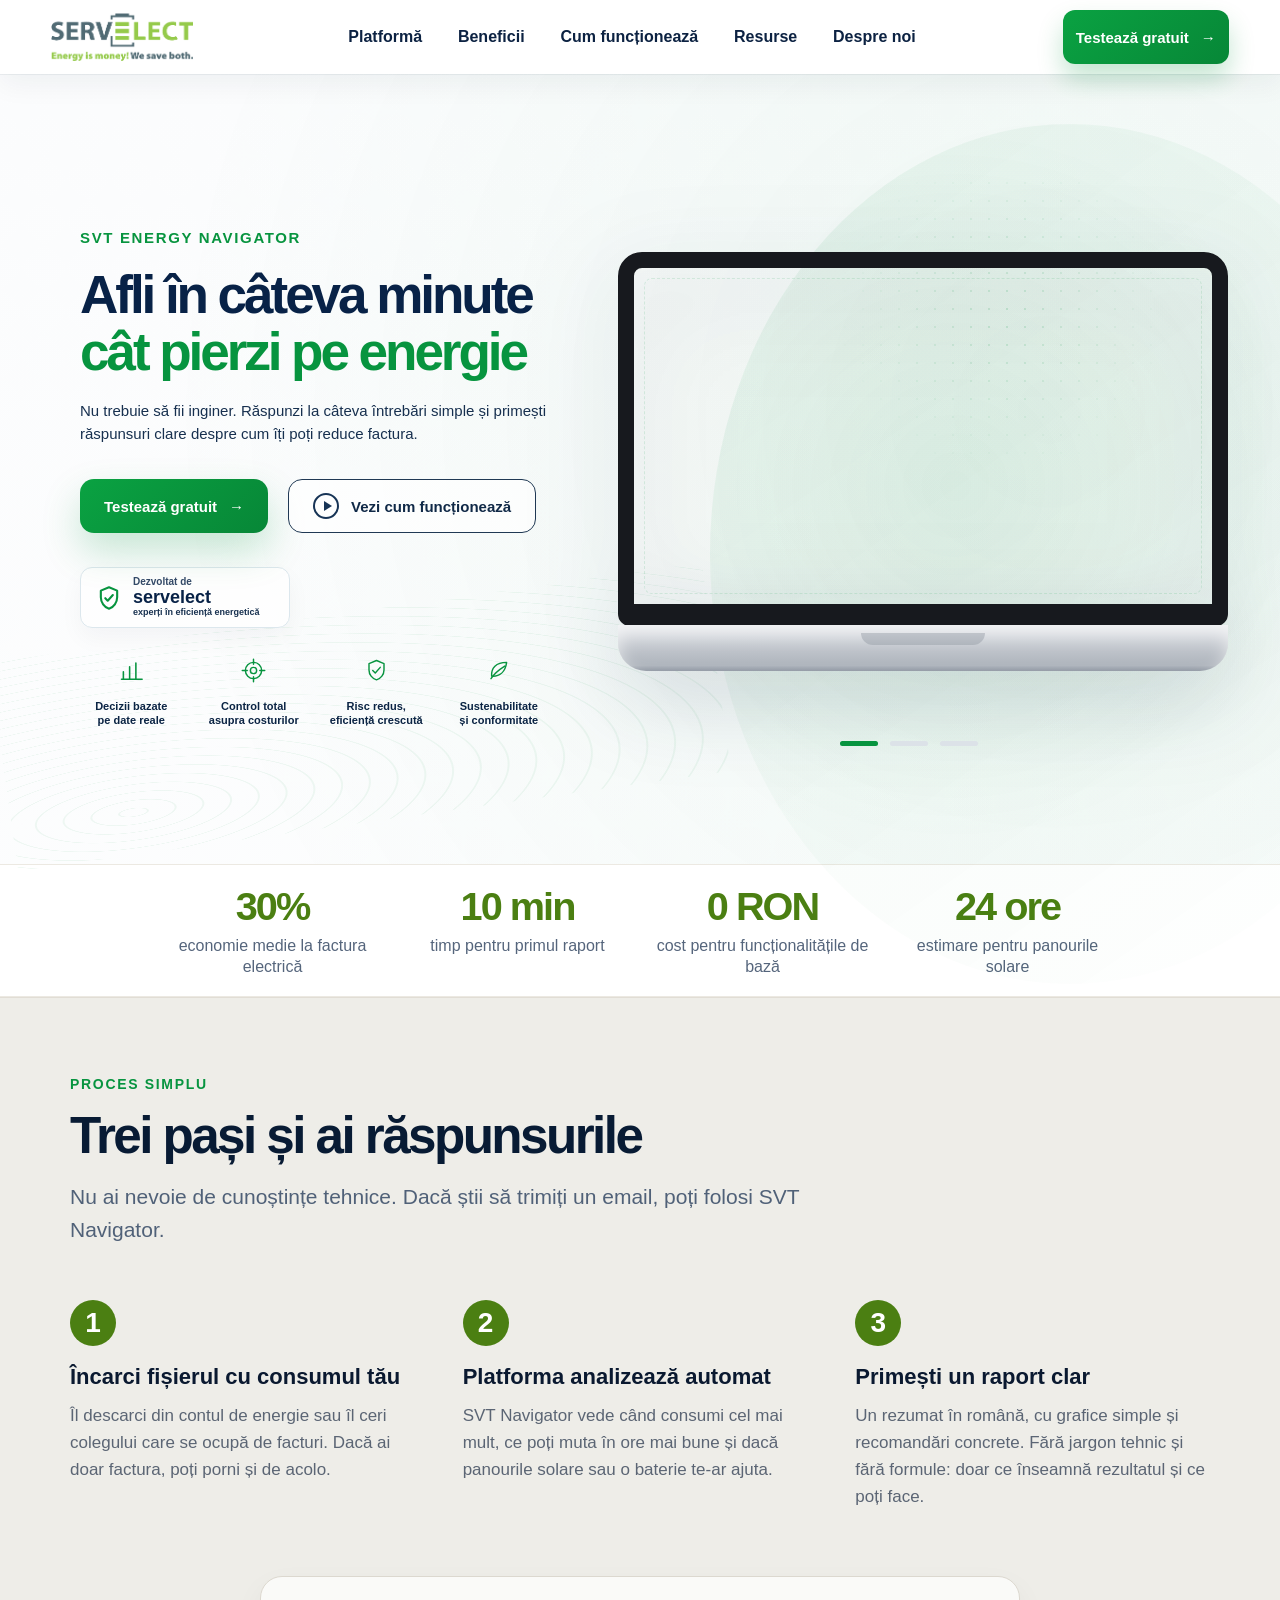
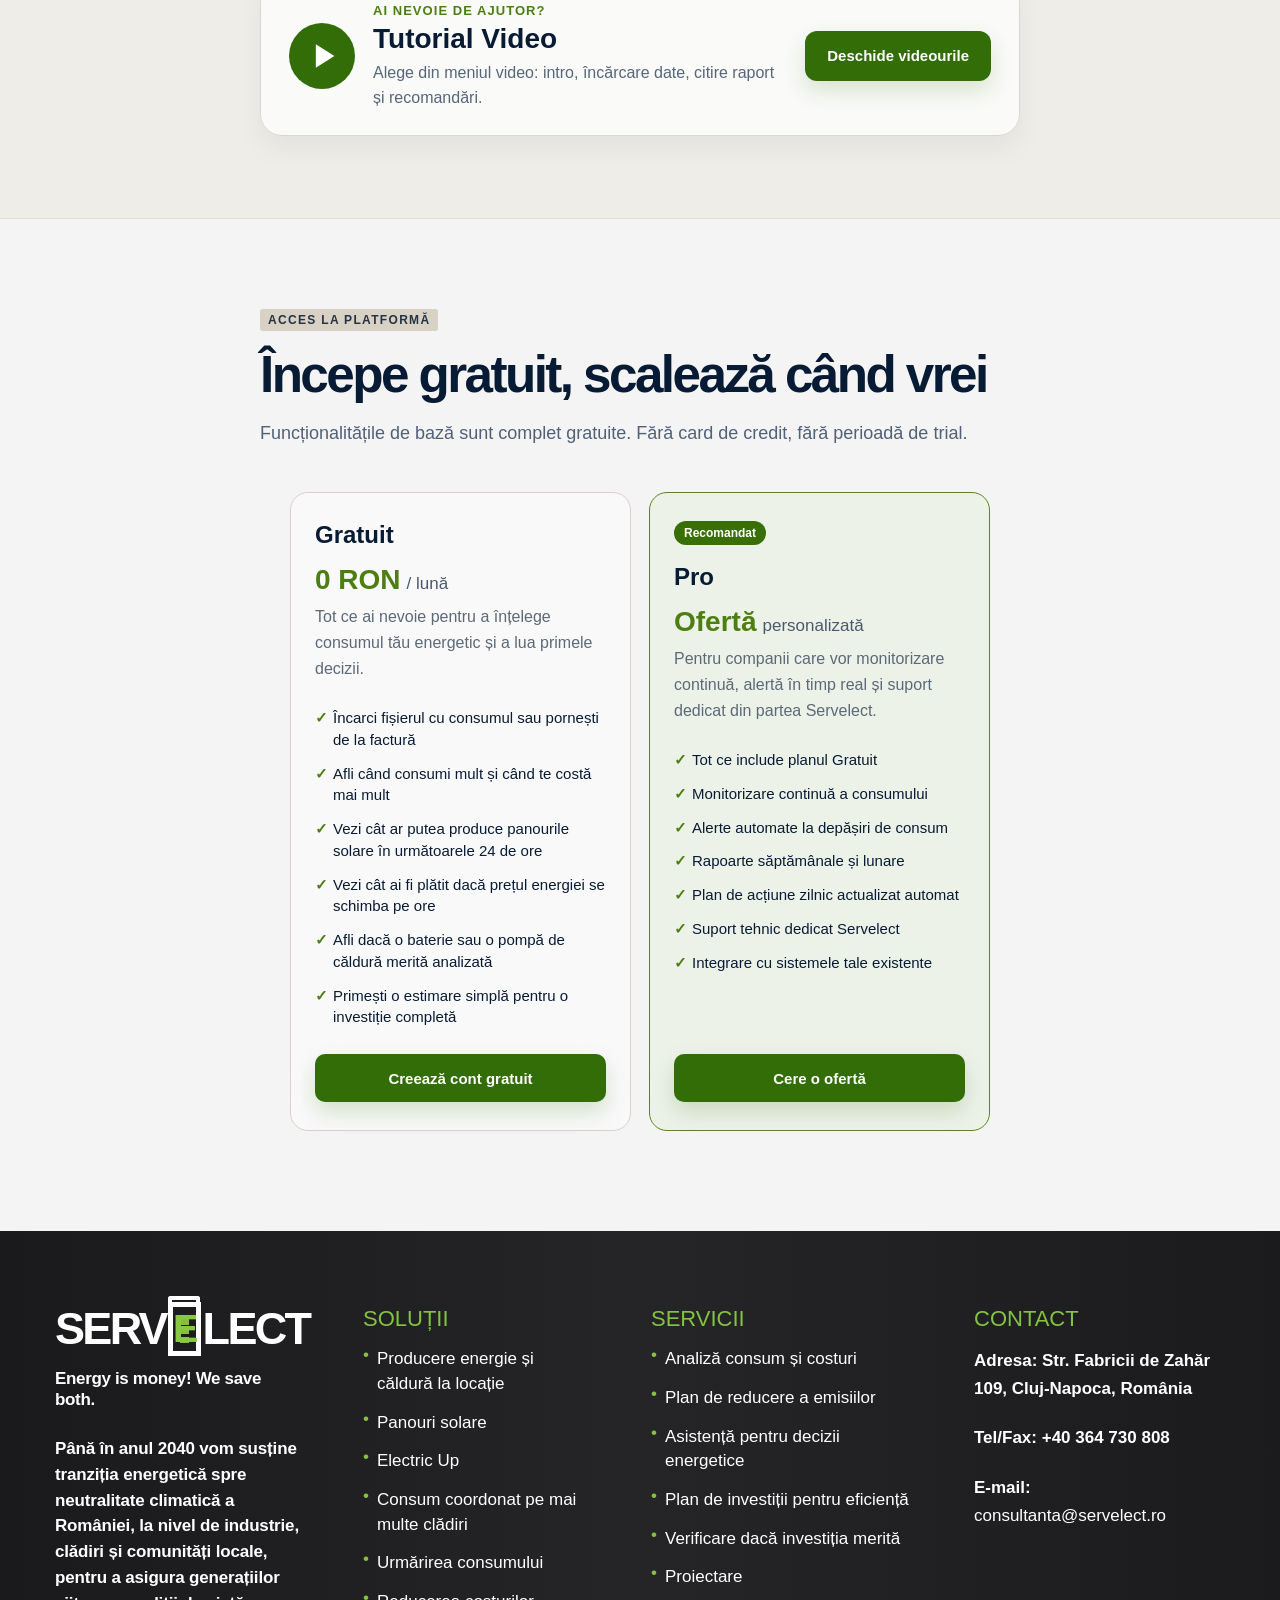
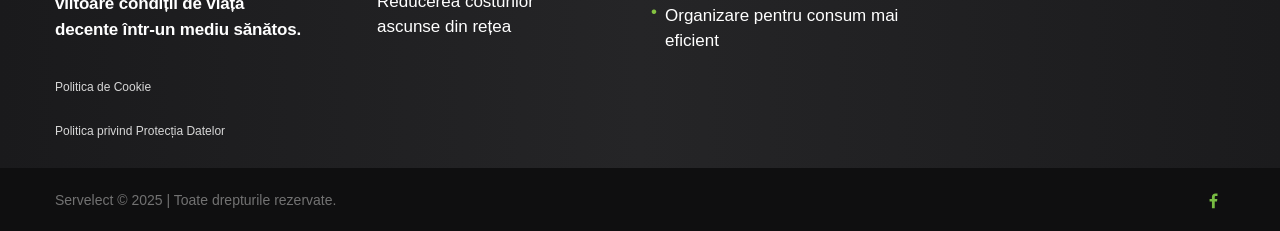
==== commit d82f389f: "v214 - data learning complete" ====
--- a/index.html
+++ b/index.html
@@ -10,7 +10,7 @@
 <body>
   <header class="site-header" aria-label="Navigație principală">
     <nav class="navbar">
-      <a class="brand" href="./testeaza-gratuit.html" aria-label="Servelect">
+      <a class="brand" href="./incarcare-curba-sarcina.html" aria-label="Servelect">
         <img src="./assets/servelect-logo-official.png" alt="Servelect" />
       </a>
 
@@ -22,7 +22,7 @@
         <a href="#despre-noi">Despre noi</a>
       </div>
 
-      <a class="nav-cta" href="./testeaza-gratuit.html">
+      <a class="nav-cta" href="./incarcare-curba-sarcina.html">
         Testează gratuit
         <span aria-hidden="true">→</span>
       </a>
@@ -44,7 +44,7 @@
         </p>
 
         <div class="hero-actions">
-          <a class="btn btn-primary" href="#testeaza">
+          <a class="btn btn-primary" href="./incarcare-curba-sarcina.html">
             Testează gratuit <span aria-hidden="true">→</span>
           </a>
 
@@ -150,7 +150,7 @@
 
           <article class="stat-item">
             <h3>24 ore</h3>
-            <p>prognoză producție PV</p>
+            <p>estimare pentru panourile solare</p>
           </article>
         </div>
       </div>
@@ -169,23 +169,23 @@
         <div class="steps-grid three-steps">
           <article class="step-card">
             <div class="step-number">1</div>
-            <h3>Încarci datele de consum</h3>
-            <p>Exporți un fișier simplu din contul tău la distribuitorul de energie
-            sau îl ceri contabilului. Îl încarci pe platformă în mai puțin de un minut.</p>
+            <h3>Încarci fișierul cu consumul tău</h3>
+            <p>Îl descarci din contul de energie sau îl ceri colegului care se ocupă de facturi.
+            Dacă ai doar factura, poți porni și de acolo.</p>
           </article>
 
           <article class="step-card">
             <div class="step-number">2</div>
             <h3>Platforma analizează automat</h3>
-            <p>SVT Navigator identifică orele scumpe, potențialul de producție locală
-            și economiile posibile pentru fiecare tip de echipament sau tarif.</p>
+            <p>SVT Navigator vede când consumi cel mai mult, ce poți muta în ore mai bune
+            și dacă panourile solare sau o baterie te-ar ajuta.</p>
           </article>
 
           <article class="step-card">
             <div class="step-number">3</div>
             <h3>Primești un raport clar</h3>
             <p>Un rezumat în română, cu grafice simple și recomandări concrete.
-            Fără jargon tehnic, fără ambiguitate — doar ce trebuie să faci.</p>
+            Fără jargon tehnic și fără formule: doar ce înseamnă rezultatul și ce poți face.</p>
           </article>
         </div>
 
@@ -294,15 +294,15 @@
             </p>
 
             <ul class="price-features">
-              <li>Încarci curba de sarcină zilnică (electrică și termică)</li>
-              <li>Afli când consumi energie scumpă</li>
-              <li>Prognoză producție PV 24h</li>
-              <li>Simulare tarif dinamic PZU pe datele tale reale</li>
-              <li>Estimare economii cu baterie, pompă de căldură sau cogenerare</li>
-              <li>Estimare cost investiție integrată</li>
+              <li>Încarci fișierul cu consumul sau pornești de la factură</li>
+              <li>Afli când consumi mult și când te costă mai mult</li>
+              <li>Vezi cât ar putea produce panourile solare în următoarele 24 de ore</li>
+              <li>Vezi cât ai fi plătit dacă prețul energiei se schimba pe ore</li>
+              <li>Afli dacă o baterie sau o pompă de căldură merită analizată</li>
+              <li>Primești o estimare simplă pentru o investiție completă</li>
             </ul>
 
-            <a href="./testeaza-gratuit.html" class="pricing-btn">Creează cont gratuit</a>
+            <a href="./incarcare-curba-sarcina.html" class="pricing-btn">Creează cont gratuit</a>
           </article>
 
           <article class="price-card pro-card">
@@ -348,33 +348,33 @@
             </p>
 
             <div class="official-footer-policies">
-              <a href="./testeaza-gratuit.html">Politica de Cookie</a>
-              <a href="./testeaza-gratuit.html">Politica privind Protecția Datelor</a>
+              <a href="./incarcare-curba-sarcina.html">Politica de Cookie</a>
+              <a href="./incarcare-curba-sarcina.html">Politica privind Protecția Datelor</a>
             </div>
           </div>
 
           <div class="official-footer-col">
             <h4>SOLUȚII</h4>
             <ul>
-              <li><a href="./testeaza-gratuit.html">Cogenerare</a></li>
-              <li><a href="./testeaza-gratuit.html">Sistem fotovoltaic</a></li>
-              <li><a href="./testeaza-gratuit.html">Electric Up</a></li>
-              <li><a href="./testeaza-gratuit.html">Microrețele inteligente</a></li>
-              <li><a href="./testeaza-gratuit.html">Monitorizare consumuri</a></li>
-              <li><a href="./testeaza-gratuit.html">Compensare energie reactivă</a></li>
+              <li><a href="./incarcare-curba-sarcina.html">Producere energie și căldură la locație</a></li>
+              <li><a href="./incarcare-curba-sarcina.html">Panouri solare</a></li>
+              <li><a href="./incarcare-curba-sarcina.html">Electric Up</a></li>
+              <li><a href="./incarcare-curba-sarcina.html">Consum coordonat pe mai multe clădiri</a></li>
+              <li><a href="./incarcare-curba-sarcina.html">Urmărirea consumului</a></li>
+              <li><a href="./incarcare-curba-sarcina.html">Reducerea costurilor ascunse din rețea</a></li>
             </ul>
           </div>
 
           <div class="official-footer-col">
             <h4>SERVICII</h4>
             <ul>
-              <li><a href="./testeaza-gratuit.html">Audit energetic industrial</a></li>
-              <li><a href="./testeaza-gratuit.html">Strategii de decarbonizare</a></li>
-              <li><a href="./testeaza-gratuit.html">Manager energetic</a></li>
-              <li><a href="./testeaza-gratuit.html">PiEE</a></li>
-              <li><a href="./testeaza-gratuit.html">Studiu de Fezabilitate</a></li>
-              <li><a href="./testeaza-gratuit.html">Proiectare</a></li>
-              <li><a href="./testeaza-gratuit.html">ISO 50001</a></li>
+              <li><a href="./incarcare-curba-sarcina.html">Analiză consum și costuri</a></li>
+              <li><a href="./incarcare-curba-sarcina.html">Plan de reducere a emisiilor</a></li>
+              <li><a href="./incarcare-curba-sarcina.html">Asistență pentru decizii energetice</a></li>
+              <li><a href="./incarcare-curba-sarcina.html">Plan de investiții pentru eficiență</a></li>
+              <li><a href="./incarcare-curba-sarcina.html">Verificare dacă investiția merită</a></li>
+              <li><a href="./incarcare-curba-sarcina.html">Proiectare</a></li>
+              <li><a href="./incarcare-curba-sarcina.html">Organizare pentru consum mai eficient</a></li>
             </ul>
           </div>
 
@@ -403,3 +403,9 @@
   <script src="./script.js"></script>
 </body>
 </html>
+
+
+
+
+
+
